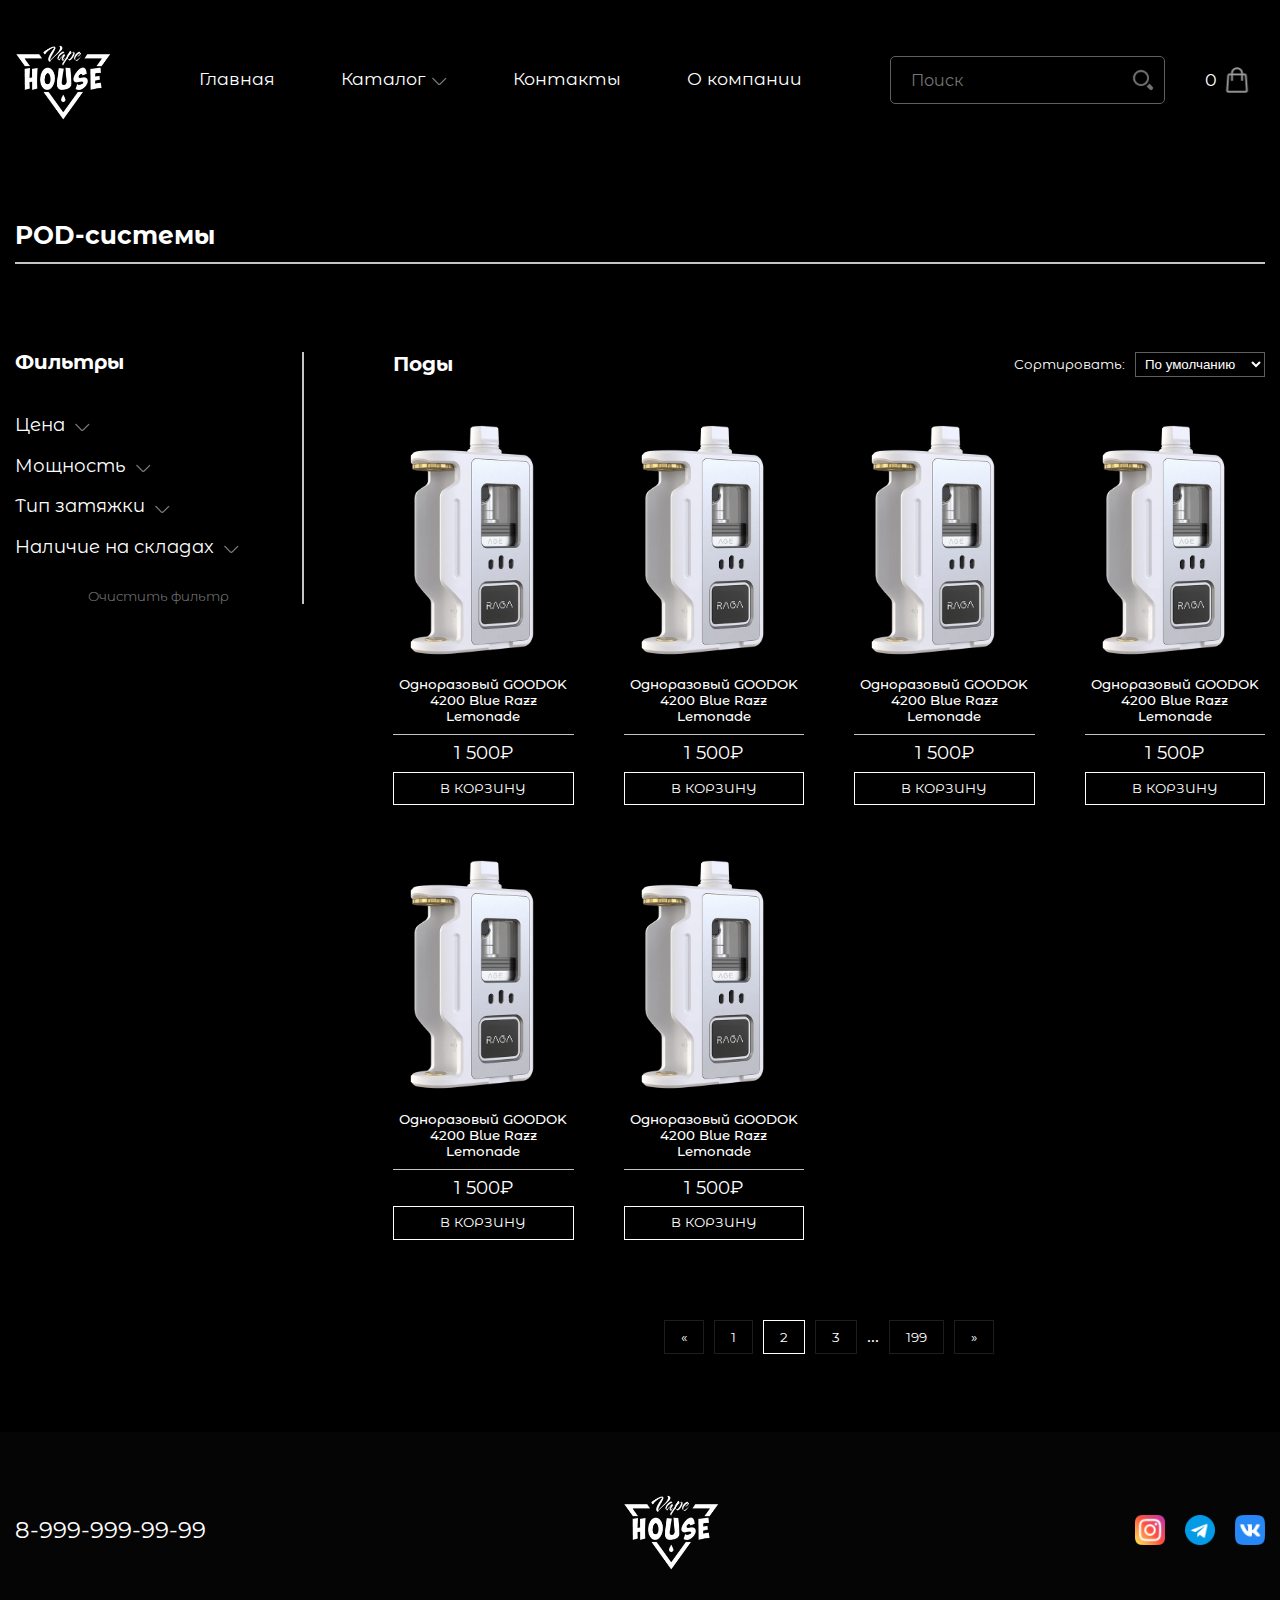
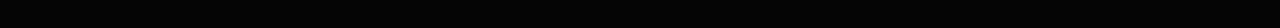
==== catalog.html @ b679bf53 "footer" ====
<!DOCTYPE html>
<html lang="en">
  <head>
    <meta charset="UTF-8" />
    <meta name="viewport" content="width=device-width, initial-scale=1.0" />
    <link rel="stylesheet" href="styles/style.css">
    <link rel="stylesheet" href="styles/null.css">
    <title>Vape House</title>
  </head>
  <body>
    <div class="wrapper">
      <header class="header">
        <div class="__container">
          <div class="header_row">
            <div class="header_logo">
              <a href="index.html">
                <img
                  class="img"
                  src="images/header/logo/logo3.png"
                  alt="logo"
                />
              </a>
            </div>

            <nav class="menu">
              <ul class="menu__list">
                <li><a href="index.html">Главная</a></li>
                <li class="arrow_img"><a href="catalog.html">Каталог <img src="images/header/icons//str.png" alt="Cursor"></a></li>
                <li><a href="index.html">Контакты</a></li>
                <li><a href="index.html">О компании</a></li>
              </ul>

              <div class="hamburger-menu menu__box">
                <div class="block_search">
                    <form class="form_search">
                      <input type="text" placeholder="Поиск" />
                      <button type="submit">
                        <img
                          class="img"
                          src="images/header/icons/lypa.png"
                          alt=""
                        />
                      </button>
                    </form>
                  </div>
                <ul class="menu__box">
                  <li><a class="menu__item" href="#">Главная</a></li>
                        <li><a class="menu__item arrow_img" href="catalog.html">Каталог <img src="/images/header/icons//str.png" alt="Cursor"></a></li>
                        <li><a class="menu__item" href="#">Контакты</a></li>
                        <li><a class="menu__item" href="#">О компании</a></li>
                </ul>
              </div>
            </nav>

            <div class="block_cart-search">
              <div class="block_search">
                <form class="form_search">
                  <input type="text" placeholder="Поиск" />
                  <button type="submit">
                    <img
                      class="img"
                      src="images/header/icons/lypa.png"
                      alt=""
                    />
                  </button>
                </form>
              </div>

              <div class="block_cart">
                <p>0</p>
                <a href="index.html">
                    <div class="img_cart">
                        <img
                        class="img"
                        src="images/header/icons/image 3.png"
                        alt=""
                      />
                    </div>
                </a>
              </div>

              <div>
                <input id="menu__toggle" type="checkbox" />
                <label class="menu__btn" for="menu__toggle">
                  <span></span>
                </label>
              </div>
            </div>
          </div>
        </div>
      </header>

      <main>
        <div class="__container">
            <div class="block_title">
                <h1 class="title">POD-системы</h1>
            </div>

            <div class="block_main">
                <div class="side_blocks">
                    <div class="side_title">
                        <h2>Фильтры</h2>
                    </div>
                    <div class="parameters">
                        <div class="parameter_block">
                            <p class="param-text">Цена</p>
                            <img class="parameter_img" src="images/header/icons//str.png" alt="Cursor">
                        </div>
                        <div class="parameter_block">
                            <p class="param-text">Мощность</p>
                            <img class="parameter_img" src="images/header/icons//str.png" alt="Cursor">
                        </div>
                        <div class="parameter_block">
                            <p class="param-text">Тип затяжки</p>
                            <img class="parameter_img" src="images/header/icons//str.png" alt="Cursor">
                        </div>
                        <div class="parameter_block">
                            <p class="param-text">Наличие на складах</p>
                            <img class="parameter_img" src="images/header/icons//str.png" alt="Cursor">
                        </div>
                    </div>
                    <div class="clean_block">
                        <a class="clean_text" href="">Очистить фильтр</a>
                    </div>
                </div>

                <div class="container_cards">
                    <div class="title_card">
                        <div class="card_title">
                            <h2>Поды</h2>
                        </div>
                        <div class="sort_card">
                            <p>Сортировать:</p>
                            <select class="sorts" name="sort" id="">
                                <option value="defoult">По умолчанию</option>
                                <option value="defoult">По популярности</option>
                                <option value="defoult">По возрастанию цефцвфцвфцвфцны</option>
                                <option value="defoult">По скидке</option>
                            </select>
                        </div>
                    </div>
                    <div class="cards_block">
                        <div class="card">
                            <div class="img_card">
                                <a href=""><img class="img" src="images/main/cards/White-Raga-Aio.webp" alt=""></a>
                            </div>
                            <div class="text-card">
                                <a href="">Одноразовый GOODOK 4200 Blue Razz Lemonade</a>
                            </div>
                            <p class="prise-card">1 500₽</p>
                            <a class="buttot_card" href="">
                                <div class="cart_card">
                                    <p>В корзину</p>
                                </div>
                            </a>
                        </div>
                        <div class="card">
                            <div class="img_card">
                                <a href=""><img class="img" src="images/main/cards/White-Raga-Aio.webp" alt=""></a>
                            </div>
                            <div class="text-card">
                                <a href="">Одноразовый GOODOK 4200 Blue Razz Lemonade</a>
                            </div>
                            <p class="prise-card">1 500₽</p>
                            <a class="buttot_card" href="">
                                <div class="cart_card">
                                    <p>В корзину</p>
                                </div>
                            </a>
                        </div>
                        <div class="card">
                            <div class="img_card">
                                <a href=""><img class="img" src="images/main/cards/White-Raga-Aio.webp" alt=""></a>
                            </div>
                            <div class="text-card">
                                <a href="">Одноразовый GOODOK 4200 Blue Razz Lemonade</a>
                            </div>
                            <p class="prise-card">1 500₽</p>
                            <a class="buttot_card" href="">
                                <div class="cart_card">
                                    <p>В корзину</p>
                                </div>
                            </a>
                        </div>
                        <div class="card">
                            <div class="img_card">
                                <a href=""><img class="img" src="images/main/cards/White-Raga-Aio.webp" alt=""></a>
                            </div>
                            <div class="text-card">
                                <a href="">Одноразовый GOODOK 4200 Blue Razz Lemonade</a>
                            </div>
                            <p class="prise-card">1 500₽</p>
                            <a class="buttot_card" href="">
                                <div class="cart_card">
                                    <p>В корзину</p>
                                </div>
                            </a>
                        </div>
                        <div class="card">
                            <div class="img_card">
                                <a href=""><img class="img" src="images/main/cards/White-Raga-Aio.webp" alt=""></a>
                            </div>
                            <div class="text-card">
                                <a href="">Одноразовый GOODOK 4200 Blue Razz Lemonade</a>
                            </div>
                            <p class="prise-card">1 500₽</p>
                            <a class="buttot_card" href="">
                                <div class="cart_card">
                                    <p>В корзину</p>
                                </div>
                            </a>
                        </div>
                        <div class="card">
                            <div class="img_card">
                                <a href=""><img class="img" src="images/main/cards/White-Raga-Aio.webp" alt=""></a>
                            </div>
                            <div class="text-card">
                                <a href="">Одноразовый GOODOK 4200 Blue Razz Lemonade</a>
                            </div>
                            <p class="prise-card">1 500₽</p>
                            <a class="buttot_card" href="">
                                <div class="cart_card">
                                    <p>В корзину</p>
                                </div>
                            </a>
                        </div>
                    </div>
                    <div class="paginate_block">
                        <div class="center">
                            <ul class="pagination">
                              <li><a class="none-border" href="#">«</a></li>
                              <li><a href="#">1</a></li>
                              <li><a class="active" href="#">2</a></li>
                              <li><a href="#">3</a></li>
                              <li><p>...</p></li>
                              <li><a href="#">199</a></li>
                              <li><a class="none-border" href="#">»</a></li>
                            </ul>
                          </div>
                    </div>
                </div>
            </div>
        </div>
      </main>

      <footer>
        <div class="__container">
            <div class="footer_block">
                <div class="number_footer">
                    <a href="tel:+79991112233">8-999-999-99-99</a>
                </div>
                <div class="img_footer">
                    <a href="">
                        <img class="img" src="images/header/logo/logo3.png" alt="">
                    </a>
                </div>
                    <div class="contacts">
                        <div class="img_footer_contactn"> 
                            <a href="">
                                <img class="img" src="images/footer/free-icon-instagram-2111463.png" alt="">
                            </a>
                        </div>
                        <div class="img_footer_contactn"> 
                            <a href="">
                                <img class="img" src="images/footer/free-icon-telegram-2111646.png" alt="">
                            </a>
                        </div>
                        <div class="img_footer_contactn"> 
                            <a href="">
                                <img class="img" src="images/footer/free-icon-vk-5968835.png" alt="">
                            </a>
                        </div>
                    </div>
                </div>
            </div>
        </div>
      </footer>
    </div>
  </body>
</html>
---- styles/style.css ----
@import url("https://fonts.googleapis.com/css2?family=Montserrat+Alternates:wght@400;500;700&family=Montserrat:wght@500&family=MuseoModerno:wght@700&display=swap");

[class*="__container"] {
  max-width: 1500px;
  margin: 0 auto;
  padding: 0 15px;
}

[class*="__container2"] {
  max-width: 1060px;
  margin: 0 auto;
  padding: 0 15px;
}

main {
  flex: 1 1 auto;
}

.img {
  position: relative;
  width: 100%;
  height: 100%;
  top: 0;
  left: 0;
  object-fit: cover;
}

/* Header */
.header {
  position: relative;
  width: 100%;
  left: 0;
  top: 0;
  z-index: 50;
}

.header_row {
  display: flex;
  align-items: center;
  font-size: calc(15px + 3 * (100vw / 1500));
  padding: 32px 0;
  justify-content: space-between;
}

.header_logo {
    width: 96px;
  margin-right: 20px;
}

.menu__list {
  display: flex;
  color: white;
  gap: 66px;
}

.menu__list a {
  color: white;
}

.menu__list li {
  margin-bottom: 0px;
  border-bottom: #d9d9d900 1px solid;
  transition: all 0.5s;
}

.menu__list li:hover {
  margin-bottom: -6px;
  border-bottom: #d9d9d9 1px solid;
}

.arrow_img img {
    margin-top: 3%;
    margin-left: 2px;
}

/* поиск */
.block_cart-search {
  display: flex;
  align-items: center;
  margin-left: 20px;
}

.block_search form {
  position: relative;
  max-width: 350px;
  min-width: 125px;
  margin-right: 40px;
}

input,
button {
  outline: none;
  background: transparent;
}

input {
  font-size: calc(11px + 6 * (100vw / 1500));
  width: 100%;
  padding-left: 15px;
  border-radius: 5px;
  border: 1px solid #5e5e5e;
  background: rgba(63, 54, 54, 0);
  padding: 13px 20px;
  color: white;
}

button {
  border: none;
  height: 50%;
  width: auto;
  position: absolute;
  top: 25%;
  right: 10px;
  cursor: pointer;
}

input:focus {
  border-color: #858384;
}

/* Block-cart */
.block_cart {
  display: flex;
  align-items: center;
}

.img_cart {
  margin-left: 5px;
}

.img_cart {
    width: 30px;
}

/* burger */
.hamburger-menu {
    display: none;
}

#menu__toggle {
  opacity: 0;
}
#menu__toggle:checked + .menu__btn > span {
  transform: rotate(45deg);
}
#menu__toggle:checked + .menu__btn > span::before {
  top: 0;
  transform: rotate(0deg);
}
#menu__toggle:checked + .menu__btn > span::after {
  top: 0;
  transform: rotate(90deg);
}
#menu__toggle:checked ~ .menu__box {
  left: 0 !important;
}
.menu__btn {
  position: relative;
  width: 26px;
  height: 18px;
  cursor: pointer;
  z-index: 1;
  margin-left: 20px;
}
.menu__btn > span,
.menu__btn > span::before,
.menu__btn > span::after {
  display: block;
  position: absolute;
  width: 100%;
  height: 2px;
  background-color: #616161;
  transition-duration: 0.25s;
}
.menu__btn > span::before {
  content: "";
  top: -8px;
}
.menu__btn > span::after {
  content: "";
  top: 8px;
}
.menu__box {
  display: block;
  position: fixed;
  top: 0;
  left: -100%;
  width: 300px;
  height: 100%;
  margin: 0;
  padding: 80px 0;
  list-style: none;
  background-color: #eceff1;
  box-shadow: 2px 2px 6px rgba(0, 0, 0, 0.4);
  transition-duration: 0.25s;
  z-index: 10;
}
.menu__item {
  display: block;
  padding: 12px 24px;
  color: #333;
  font-weight: 600;
  text-decoration: none;
  transition-duration: 0.25s;
}
.menu__item:hover {
  background-color: #cfd8dc;
}

.menu__btn {
  display: none;
}

@media (max-width: 1100px) {
  .menu__list {
    gap: 33px;
  }
}

@media (max-width: 1000px) {
  .menu__list {
    display: none;
  }
  .hamburger-menu {
    display: block;
}
  .menu__btn {
    display: block;
  }

  .block_search form {
    position: relative;
    max-width: 450px;
    min-width: 125px;
    margin-right: 30px;
  }
  
}

@media (max-width: 600px) {
      .block_cart-search {
        margin-left: 0;
      }

      .header_logo {
        width: 72px;
        margin-right: 30px;
      }

      input {
        padding-left: 15px;
        padding: 5px 9px;
      }

      .menu__btn {
        width: 24px;
        height: 18px;
        cursor: pointer;
        z-index: 1;
        margin-left: 20px;
      }

      .menu__btn > span::before {
        top: -7px;
      }
      .menu__btn > span::after {
        top: 7px;
      }

      .img_cart {
        width: 25px;
    }

    .img_cart {
        margin-left: 0;
      }

      .block_search  {
        display: none;
      }   
  }

  /* Block-main */

  /* side block */
  .block_title {
    margin-top: 5%;
    margin-bottom: 7%;
    width: 100%;
    border-bottom: 2px rgb(196, 196, 196) solid;
  }
  .title {
    font-weight: bold;
    font-size: calc(18px + 8 * (100vw / 1500));
    margin-bottom: 15px;
  }

.block_main {
    font-size: calc(14px + 5 * (100vw / 1500));
    display: flex;
}

.side_blocks {
    width: 300px;
    height: max-content;
    border-right: 2px rgb(196, 196, 196) solid;
}

.side_title {
    font-size: calc(15px + 6 * (100vw / 1500));
    font-weight: bold;
    margin-bottom: 15%;
}

.parameters {
    display: flex;
    flex-direction: column;
    gap: 20px;
    margin-bottom: 10%;
    padding-right: 10px;
}

.parameter_block {
    display: flex;
    align-items: center;
}

.param-text {
    padding-right: 10px ;
    transition: all .3s;
}

.parameter_block :hover {
    color: grey;
    cursor: pointer;
}

.parameter_block :active {
    color: #c7842c;
    cursor: pointer;
}

.parameter_img {
    margin-top: 2%;
}

.clean_block {
    text-align: center ;
    
}

.clean_text{
    font-size: calc(10px + 4 * (100vw / 1500));
    font-weight: 300;
    transition: all .3s;
    opacity: 0.5;
}

.clean_block :hover {
    opacity: 1;  
}

/* cards block */

.container_cards {
    width: 72.5%;
    margin-left: 7vw;
}

.title_card {
    display: flex;
    justify-content: space-between;
    align-items: center;
    margin-bottom: 5%;
}
.card_title {
    font-size: calc(15px + 6 * (100vw / 1500));
    font-weight: bold;
}

.sort_card {
    display: flex;
    align-items: center;
    margin-left: 10px;
    font-size: calc(10px + 4 * (100vw / 1500));
}

.sorts{
    background: black;
    color: white;
    margin-left: 10px;
    width: 130px;
    border: #5e5e5e 1px solid;
    padding: 3px 5px;
}

/* Cards */
.cards_block {
    display: grid;
    grid-template-columns: repeat(4, 1fr);
    grid-template-rows: auto;
    gap: 50px;
    /* display: flex;
    flex-wrap: wrap;
    gap: 50px; */
}

.card {
    display: flex;
    flex-direction: column;
    align-items: center;
    min-width: 100px;
}

.img_card {
    position: relative;
    max-height: 270px;
    margin-bottom: 7%;
}

.text-card {
    font-size: calc(10px + 4 * (100vw / 1500));
    padding-bottom: 10px;
    border-bottom: 1px rgb(196, 196, 196) solid;
    text-align: center;
    margin-bottom: 5%;
    font-weight: 500;
    line-height: normal;
}

.buttot_card {
    width: 100%;
}

.cart_card {
    font-size: calc(10px + 4 * (100vw / 1500));
    text-align: center;
    padding: 9px;
    margin-top: 5%;
    border: white 1px solid;
    text-transform: uppercase;
}

/* paginate_block */

.paginate_block {
    margin-top: 10%;
    margin-bottom: 10%;
    display: flex;
    justify-content: center;
}

.pagination {
    display: flex;
    gap: 10px;
}

ul.pagination li a {
    font-size: calc(10px + 4 * (100vw / 1500));
    padding: 8px 16px;
    text-decoration: none;
    transition: background-color .3s;
    border: 1px solid #1D1D1D;
}

ul.pagination li a.active {
    color: white;
    border: 1px solid #ffffff;
}

ul.pagination li a:hover:not(.active) {border-color: #ffffff;}

div.center {text-align: center;}

/* Footer */

footer {
    position: relative;
    width: 100%;
    background: #050505;
}

.footer_block {
    width: 100%;
    display: flex;
    align-items: center;
    justify-content: space-between;
    padding: 4% 0;
}

.number_footer {
    font-size: calc(16px + 8 * (100vw / 1500));
}

.img_footer {
    width: 96px;
}

.contacts {
    display: flex;
    gap: 20px;
}

.img_footer_contactn {
    width: 30px;
}
---- styles/null.css ----
* {
  padding: 0;
  margin: 0;
  border: 0;
}

*,
*:before,
*:after {
  -webkit-box-sizing: border-box;
  box-sizing: border-box;
}

:focus,
:active {
  outline: none;
}

a:focus,
a:active {
  outline: none;
}

nav,
footer,
header,
aside {
  display: block;
}

html,
body {
  height: 100%;
  width: 100%;
  font-size: 100%;
  line-height: 1;
  font-size: 14px;
  -ms-text-size-adjust: 100%;
  -moz-text-size-adjust: 100%;
  -webkit-text-size-adjust: 100%;
}

input,
button,
textarea {
  font-family: 'Montserrat Alternates', sans-serif;
}

input::-ms-clear {
  display: none;
}

button {
  cursor: pointer;
}

button::-moz-focus-inner {
  padding: 0;
  border: 0;
}

a,
a:visited {
  text-decoration: none;
  color: white;
}

a:hover {
  text-decoration: none;
}

ul li {
  list-style: none;
}

img {
  vertical-align: top;
}

h1,
h2,
h3,
h4,
h5,
h6 {
  font-size: inherit;
  font-weight: inherit;
}

body {
    font-family: 'Montserrat Alternates', sans-serif;
    height: 100%;
    background: #000;
    color: white;
}

body::-webkit-scrollbar {
  width: 10px;
}

body::-webkit-scrollbar-track {
  -webkit-box-shadow: 5px 5px 5px -5px rgba(34, 60, 80, 0.2) inset;
  background-color: #f9f9fd;
  border-radius: 10px;
}

body::-webkit-scrollbar-thumb {
  border-radius: 10px;
  background: -webkit-gradient(linear, left top, left bottom, from(#5dfa99), to(#526bf8));
  background: linear-gradient(180deg, #5dfa99, #526bf8);
}

.wrapper {
  min-height: 100%;
  overflow: hidden;
  display: -webkit-box;
  display: -ms-flexbox;
  display: flex;
  -webkit-box-orient: vertical;
  -webkit-box-direction: normal;
      -ms-flex-direction: column;
          flex-direction: column;
}

.wrapper ::-webkit-scrollbar {
  width: 10px;
  /* ширина scrollbar */
}

.wrapper ::-webkit-scrollbar-track {
  -webkit-box-shadow: 5px 5px 5px -5px rgba(34, 60, 80, 0.2) inset;
  background-color: #f9f9fd;
  /* цвет дорожки */
}

.wrapper ::-webkit-scrollbar-thumb {
  background-color: #f2bf93;
  background-image: -webkit-linear-gradient(45deg, rgba(255, 255, 255, 0.25) 25%, transparent 25%, transparent 50%, rgba(255, 255, 255, 0.25) 50%, rgba(255, 255, 255, 0.25) 75%, transparent 75%, transparent);
  /* padding вокруг плашки */
}
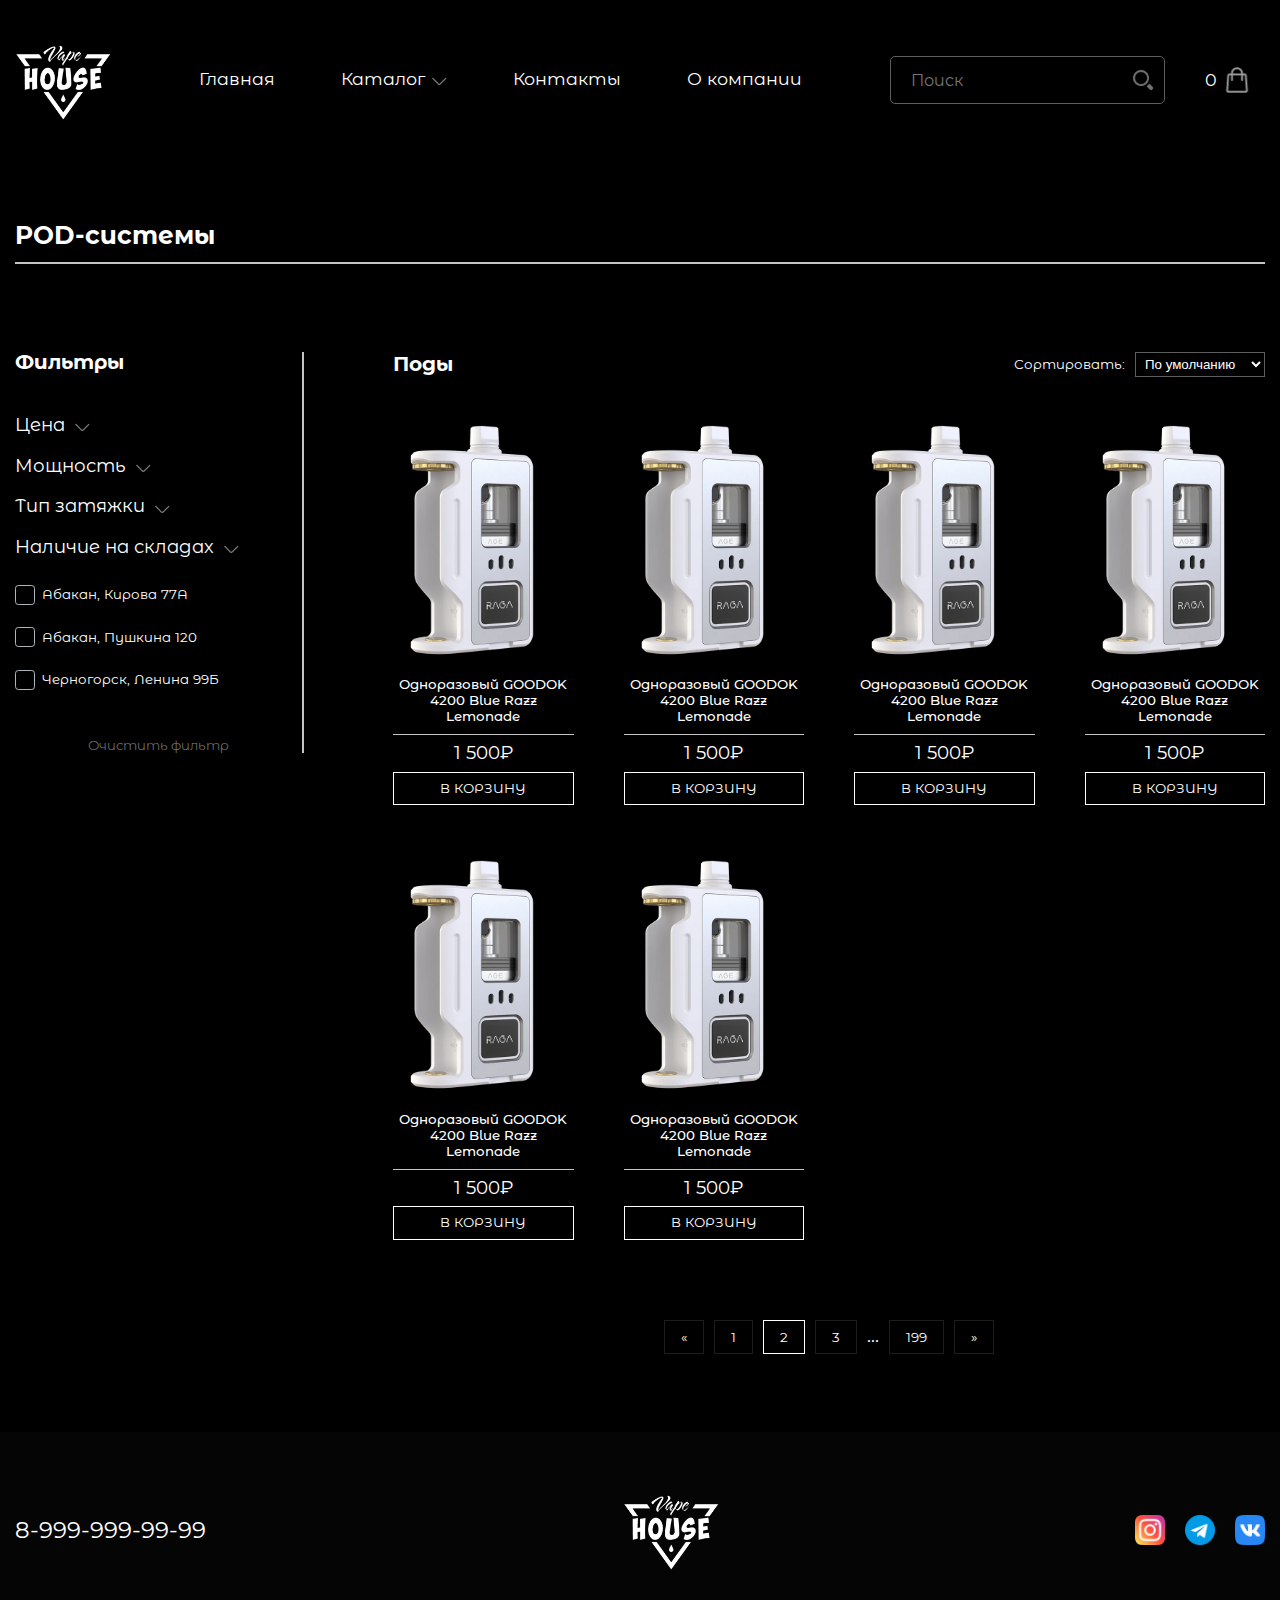
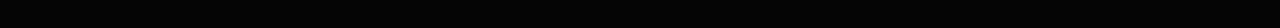
==== commit 0522e723: "add js, more_filter" ====
--- a/catalog.html
+++ b/catalog.html
@@ -102,21 +102,62 @@
                         <h2>Фильтры</h2>
                     </div>
                     <div class="parameters">
-                        <div class="parameter_block">
-                            <p class="param-text">Цена</p>
-                            <img class="parameter_img" src="images/header/icons//str.png" alt="Cursor">
-                        </div>
+                        <div>
+                            <div class="parameter_block">
+                                <p class="param-text">Цена</p>
+                                <img class="parameter_img" src="images/header/icons//str.png" alt="Cursor">
+                            </div>
+                            
+                        </div>
+                        
                         <div class="parameter_block">
                             <p class="param-text">Мощность</p>
                             <img class="parameter_img" src="images/header/icons//str.png" alt="Cursor">
                         </div>
-                        <div class="parameter_block">
-                            <p class="param-text">Тип затяжки</p>
-                            <img class="parameter_img" src="images/header/icons//str.png" alt="Cursor">
-                        </div>
-                        <div class="parameter_block">
-                            <p class="param-text">Наличие на складах</p>
-                            <img class="parameter_img" src="images/header/icons//str.png" alt="Cursor">
+                        <div>
+                            <div id="type" class="parameter_block">
+                                <p class="param-text">Тип затяжки</p>
+                                <img class="parameter_img" src="images/header/icons//str.png" alt="Cursor">
+                            </div>
+                            <ul id="more_params" class="none">
+                                <li class="param">
+                                    <input type="checkbox" class="custom-checkbox" id="sig" name="sig" value="yes">
+                                    <label for="sig">Сигаретная</label>
+                                </li>
+                                <li class="param">
+                                    <input type="checkbox" class="custom-checkbox" id="reg" name="reg" value="yes">
+                                    <label for="reg">Регулируемая</label>
+                                </li>
+                                <li class="param">
+                                    <input type="checkbox" class="custom-checkbox" id="smesh" name="happy" value="yes">
+                                    <label for="smesh">Смешанная</label>
+                                </li>
+                                <li class="param">
+                                    <input type="checkbox" class="custom-checkbox" id="у" name="у" value="yes">
+                                    <label for="у">Кальянная</label>
+                                </li>
+                            </ul>
+                        </div>
+                        
+                        <div>
+                            <div class="parameter_block">
+                                <p class="param-text">Наличие на складах</p>
+                                <img class="parameter_img" src="images/header/icons//str.png" alt="Cursor">
+                            </div>
+                            <ul class="more_params">
+                                <li class="param">
+                                    <input type="checkbox" class="custom-checkbox" id="happy" name="happy" value="yes">
+                                    <label for="happy">Абакан, Кирова 77А</label>
+                                </li>
+                                <li class="param">
+                                    <input type="checkbox" class="custom-checkbox" id="happy" name="happy" value="yes">
+                                    <label for="happy">Абакан, Пушкина 120</label>
+                                </li>
+                                <li class="param">
+                                    <input type="checkbox" class="custom-checkbox" id="happy" name="happy" value="yes">
+                                    <label for="happy">Черногорск, Ленина 99Б</label>
+                                </li>
+                            </ul>
                         </div>
                     </div>
                     <div class="clean_block">
@@ -276,5 +317,8 @@
         </div>
       </footer>
     </div>
+
+    <script src="scripts/category.js"></script>
+
   </body>
 </html>
--- a/styles/style.css
+++ b/styles/style.css
@@ -95,7 +95,6 @@
 
 input {
   font-size: calc(11px + 6 * (100vw / 1500));
-  width: 100%;
   padding-left: 15px;
   border-radius: 5px;
   border: 1px solid #5e5e5e;
@@ -344,6 +343,67 @@
     margin-top: 2%;
 }
 
+
+.none {
+    display: none;
+}
+
+.more_params {
+    display: flex;
+    flex-direction: column;
+    gap: 20px;
+    font-size: calc(10px + 4 * (100vw / 1500));
+    color: white;
+    margin-top: 10%;
+    margin-bottom: 5%;
+}
+
+.custom-checkbox {
+    position: absolute;
+    z-index: -1;
+    opacity: 0;
+  }
+
+  .custom-checkbox+label {
+    display: inline-flex;
+    align-items: center;
+    user-select: none;
+  }
+  .custom-checkbox+label::before {
+    content: '';
+    display: inline-block;
+    width: 1.5em;
+    height: 1.5em;
+    flex-shrink: 0;
+    flex-grow: 0;
+    border: 1px solid #adb5bd;
+    border-radius: 0.25em;
+    margin-right: 0.5em;
+    background-repeat: no-repeat;
+    background-position: center center;
+    background-size: 50% 50%;
+  }
+
+  .custom-checkbox:checked+label::before {
+    border-color: #7c7c7c;
+    background-color: #000000;
+    background-image: url("data:image/svg+xml,%3csvg xmlns='http://www.w3.org/2000/svg' viewBox='0 0 8 8'%3e%3cpath fill='%23fff' d='M6.564.75l-3.59 3.612-1.538-1.55L0 4.26 2.974 7.25 8 2.193z'/%3e%3c/svg%3e");
+  }
+
+  /* стили для чекбокса, находящегося в состоянии disabled */
+  .custom-checkbox:disabled+label::before {
+    background-color: #e9ecef;
+  }
+
+
+.filter_value {
+    margin: 0px;
+    position: relative;
+    padding-left: 22px;
+    cursor: pointer;
+    transition: color 0.2s linear;
+}
+
 .clean_block {
     text-align: center ;
     
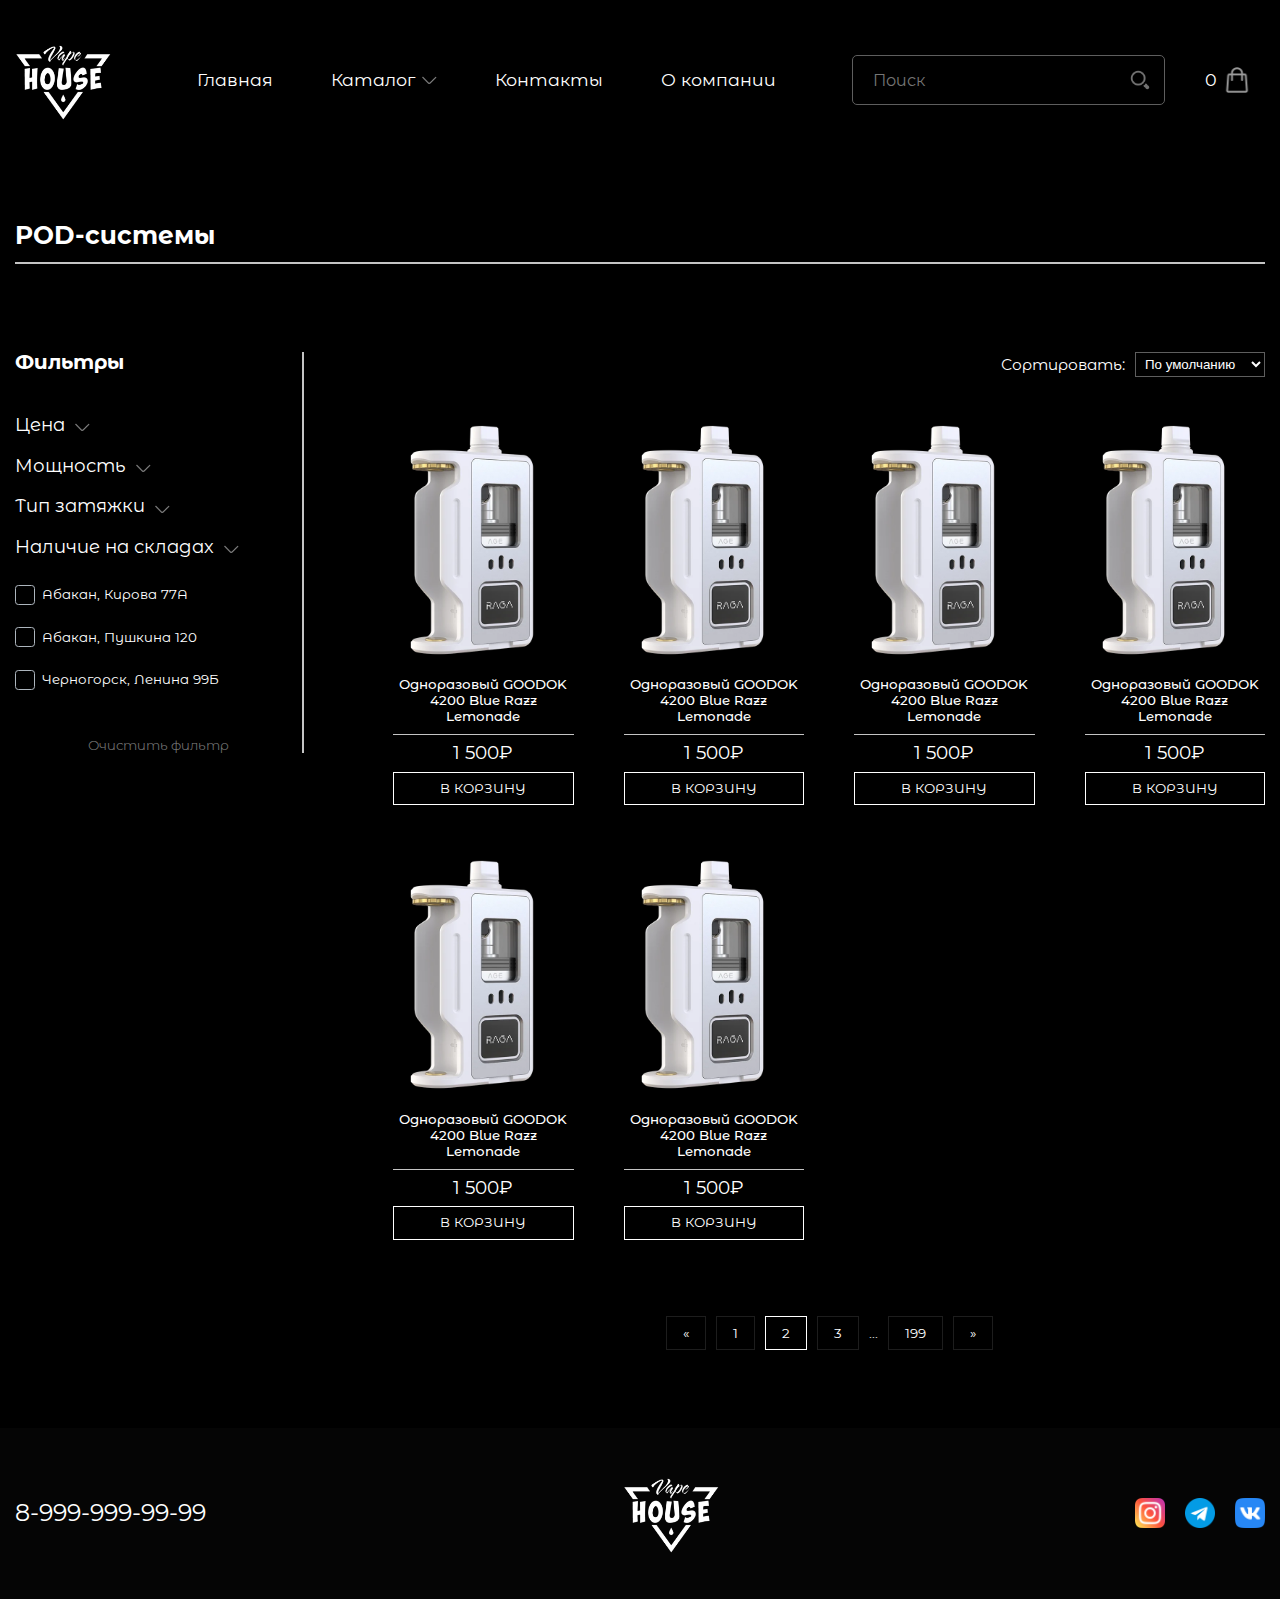
==== commit 0b70fb0d: "menu + adaptiv Category" ====
--- a/catalog.html
+++ b/catalog.html
@@ -23,46 +23,52 @@
             </div>
 
             <nav class="menu">
-              <ul class="menu__list">
-                <li><a href="index.html">Главная</a></li>
-                <li class="arrow_img"><a href="catalog.html">Каталог <img src="images/header/icons//str.png" alt="Cursor"></a></li>
-                <li><a href="index.html">Контакты</a></li>
-                <li><a href="index.html">О компании</a></li>
-              </ul>
-
-              <div class="hamburger-menu menu__box">
-                <div class="block_search">
-                    <form class="form_search">
-                      <input type="text" placeholder="Поиск" />
-                      <button type="submit">
-                        <img
-                          class="img"
-                          src="images/header/icons/lypa.png"
-                          alt=""
-                        />
-                      </button>
-                    </form>
-                  </div>
-                <ul class="menu__box">
-                  <li><a class="menu__item" href="#">Главная</a></li>
-                        <li><a class="menu__item arrow_img" href="catalog.html">Каталог <img src="/images/header/icons//str.png" alt="Cursor"></a></li>
-                        <li><a class="menu__item" href="#">Контакты</a></li>
-                        <li><a class="menu__item" href="#">О компании</a></li>
+                <ul class="menu__list topmenu">
+                  <li class="line" ><a href="index.html">Главная</a></li>
+                  <li><a href="catalog.html" class="arrow_img">Каталог <img src="images/header/icons//str.png" alt="Cursor"></a>
+                      <ul class="submenu">
+                        <li><a href="">Поды</a></li>
+                        <li><a class="arrow_img" href="">Жижи <img src="images/header/icons//str.png" width="10px" alt="Cursor"></a>
+                          <ul class="submenu">
+                            <li><a href="">меню третьего уровня</a></li>
+                            <li><a href="">меню третьего уровня</a></li>
+                            <li><a href="">меню третьего уровня</a></li>
+                          </ul>
+                        </li>
+                        <li><a href="">Одноразки</a></li>
+                      </ul>
+                    </li>
+                  <li class="line"><a href="index.html">Контакты</a></li>
+                  <li class="line"><a href="index.html">О компании</a></li>
                 </ul>
-              </div>
-            </nav>
+  
+                <div class="hamburger-menu menu__box">
+                  <div class="block_search">
+                      <form class="form_search">
+                        <input type="text" placeholder="Поиск" />
+                        <button type="submit">
+                          <img
+                            class="img"
+                            src="images/header/icons/lypa.png"
+                            alt=""
+                          />
+                        </button>
+                      </form>
+                    </div>
+                  <ul class="menu__box">
+                      <li><a class="menu__item" href="#">Главная</a></li>
+                      <li><a class="menu__item arrow_img" href="catalog.html">Каталог <img src="/images/header/icons//str.png" alt="Cursor"></a></li>
+                      <li><a class="menu__item" href="#">Контакты</a></li>
+                      <li><a class="menu__item" href="#">О компании</a></li>
+                  </ul>
+                </div>
+              </nav>
 
             <div class="block_cart-search">
               <div class="block_search">
                 <form class="form_search">
-                  <input type="text" placeholder="Поиск" />
-                  <button type="submit">
-                    <img
-                      class="img"
-                      src="images/header/icons/lypa.png"
-                      alt=""
-                    />
-                  </button>
+                    <input type="search" id="site-search" name="q" placeholder="Поиск">
+                    <button class="submit_search"><img class="img" src="images/header/icons/lypa.png" alt=""/></button>
                 </form>
               </div>
 
@@ -167,11 +173,11 @@
 
                 <div class="container_cards">
                     <div class="title_card">
-                        <div class="card_title">
-                            <h2>Поды</h2>
-                        </div>
+                        <button class="filter_card">
+                            <p>Фильтры</p>
+                        </button>
                         <div class="sort_card">
-                            <p>Сортировать:</p>
+                            <p class="sort_text">Сортировать:</p>
                             <select class="sorts" name="sort" id="">
                                 <option value="defoult">По умолчанию</option>
                                 <option value="defoult">По популярности</option>
--- a/styles/style.css
+++ b/styles/style.css
@@ -43,33 +43,33 @@
 }
 
 .header_logo {
-    width: 96px;
-  margin-right: 20px;
+  width: 96px;
+  margin-right: 10px;
 }
 
 .menu__list {
   display: flex;
   color: white;
-  gap: 66px;
+  gap: 58px;
 }
 
 .menu__list a {
   color: white;
 }
 
-.menu__list li {
+.line {
   margin-bottom: 0px;
   border-bottom: #d9d9d900 1px solid;
   transition: all 0.5s;
 }
 
-.menu__list li:hover {
+.line:hover {
   margin-bottom: -6px;
   border-bottom: #d9d9d9 1px solid;
 }
 
 .arrow_img img {
-    margin-top: 3%;
+    margin-top: 2%;
     margin-left: 2px;
 }
 
@@ -77,45 +77,55 @@
 .block_cart-search {
   display: flex;
   align-items: center;
-  margin-left: 20px;
-}
-
-.block_search form {
+}
+
+.block_search {
   position: relative;
   max-width: 350px;
   min-width: 125px;
   margin-right: 40px;
 }
 
+.form_search{
+    display: flex;  
+    border-radius: 5px;
+    border: 1px solid #5e5e5e;
+    background: rgba(63, 54, 54, 0);
+    padding-left: 20px;
+    height: 50px;
+}
+
+.form_search input {
+    font-size: calc(11px + 6 * (100vw / 1500));
+    color: white;
+}
+
+.form_search input:focus {
+    border-color: #858384;
+}
+
+
+.form_search button {
+    border: none;
+    height: 100%;
+    width: auto;
+    top: 25%;
+    right: 10px;
+    cursor: pointer;
+    margin-left: 10px;
+    padding: 13px ;
+  }
+
+  input[type="search"]::-webkit-search-cancel-button {
+    display: none;
+  }
+
 input,
 button {
   outline: none;
   background: transparent;
 }
 
-input {
-  font-size: calc(11px + 6 * (100vw / 1500));
-  padding-left: 15px;
-  border-radius: 5px;
-  border: 1px solid #5e5e5e;
-  background: rgba(63, 54, 54, 0);
-  padding: 13px 20px;
-  color: white;
-}
-
-button {
-  border: none;
-  height: 50%;
-  width: auto;
-  position: absolute;
-  top: 25%;
-  right: 10px;
-  cursor: pointer;
-}
-
-input:focus {
-  border-color: #858384;
-}
 
 /* Block-cart */
 .block_cart {
@@ -210,73 +220,57 @@
   display: none;
 }
 
-@media (max-width: 1100px) {
-  .menu__list {
-    gap: 33px;
-  }
-}
-
-@media (max-width: 1000px) {
-  .menu__list {
-    display: none;
-  }
-  .hamburger-menu {
+/* Выпадающее меню */
+
+nav a {
+    text-decoration: none;
     display: block;
-}
-  .menu__btn {
-    display: block;
-  }
-
-  .block_search form {
+    transition: .3s linear;
+  }
+  .topmenu > li:first-child {border-left: 0;}
+  
+  
+  .submenu a:hover {color: #ddbe86;}
+  .submenu {
+    margin-top: 7px;
+    position: absolute;
+    z-index: 5;
+    min-width: 200px;
+    background: black;
+    border: 1px solid #CBCBCC;
+    visibility: hidden;
+    opacity: 0; 
+    transform-origin: 0% 0%;
+    transform: rotateX(-90deg);
+    transition: .3s linear;  
+  }
+  .submenu li {
     position: relative;
-    max-width: 450px;
-    min-width: 125px;
-    margin-right: 30px;
+    border-bottom: none;
+    margin-bottom: 0;
   }
   
-}
-
-@media (max-width: 600px) {
-      .block_cart-search {
-        margin-left: 0;
-      }
-
-      .header_logo {
-        width: 72px;
-        margin-right: 30px;
-      }
-
-      input {
-        padding-left: 15px;
-        padding: 5px 9px;
-      }
-
-      .menu__btn {
-        width: 24px;
-        height: 18px;
-        cursor: pointer;
-        z-index: 1;
-        margin-left: 20px;
-      }
-
-      .menu__btn > span::before {
-        top: -7px;
-      }
-      .menu__btn > span::after {
-        top: 7px;
-      }
-
-      .img_cart {
-        width: 25px;
-    }
-
-    .img_cart {
-        margin-left: 0;
-      }
-
-      .block_search  {
-        display: none;
-      }   
+  .submenu li:hover {
+    margin-bottom: 0;
+    border-bottom: none;
+  }
+  
+  .submenu li a {
+    color: white;
+    padding: 10px 20px;
+    font-size: 13px;
+    border-bottom: 1px solid #CBCBCC;
+  }
+  .submenu .submenu {
+    position: absolute;
+    left: 100%;
+    top: -1px;
+    transition: .3s linear;
+  }
+  nav li:hover > .submenu {
+    transform: rotateX(0deg);
+    visibility: visible;
+    opacity: 1;
   }
 
   /* Block-main */
@@ -425,24 +419,34 @@
 .container_cards {
     width: 72.5%;
     margin-left: 7vw;
+    font-size: calc(10px + 4 * (100vw / 1500));
 }
 
 .title_card {
-    display: flex;
-    justify-content: space-between;
+    font-size: calc(10px + 4 * (100vw / 1500));
+    display: flex;
+    justify-content: end;
     align-items: center;
     margin-bottom: 5%;
 }
-.card_title {
-    font-size: calc(15px + 6 * (100vw / 1500));
-    font-weight: bold;
-}
+
+.filter_card {
+    display: none;
+    font-size: calc(12px + 4 * (100vw / 1500));
+    width: 40%;
+    padding: 10px 0;
+    border-radius: 5px;
+    text-align: center;
+    background: #0e0d0d;
+    color: white;
+}
+
 
 .sort_card {
     display: flex;
     align-items: center;
     margin-left: 10px;
-    font-size: calc(10px + 4 * (100vw / 1500));
+    font-size: calc(12px + 4 * (100vw / 1500));
 }
 
 .sorts{
@@ -470,6 +474,7 @@
     flex-direction: column;
     align-items: center;
     min-width: 100px;
+
 }
 
 .img_card {
@@ -479,13 +484,16 @@
 }
 
 .text-card {
-    font-size: calc(10px + 4 * (100vw / 1500));
     padding-bottom: 10px;
     border-bottom: 1px rgb(196, 196, 196) solid;
     text-align: center;
-    margin-bottom: 5%;
     font-weight: 500;
     line-height: normal;
+    margin-bottom: 5%;
+}
+
+.prise-card{
+    font-size: calc(15px + 4 * (100vw / 1500));
 }
 
 .buttot_card {
@@ -493,13 +501,13 @@
 }
 
 .cart_card {
-    font-size: calc(10px + 4 * (100vw / 1500));
     text-align: center;
     padding: 9px;
     margin-top: 5%;
     border: white 1px solid;
     text-transform: uppercase;
 }
+
 
 /* paginate_block */
 
@@ -521,6 +529,7 @@
     text-decoration: none;
     transition: background-color .3s;
     border: 1px solid #1D1D1D;
+    transition: all .3s;
 }
 
 ul.pagination li a.active {
@@ -545,11 +554,11 @@
     display: flex;
     align-items: center;
     justify-content: space-between;
-    padding: 4% 0;
+    padding: 3% 0;
 }
 
 .number_footer {
-    font-size: calc(16px + 8 * (100vw / 1500));
+    font-size: calc(10px + 16 * (100vw / 1500));
 }
 
 .img_footer {
@@ -563,4 +572,198 @@
 
 .img_footer_contactn {
     width: 30px;
+}
+
+/* -------------------- */
+
+@media (max-width: 1200px) {
+    .menu__list {
+      gap: 30px;
+    }
+  }
+  
+  @media (max-width: 1070px) {
+    .menu__list {
+      display: none;
+    }
+  
+    .hamburger-menu {
+      display: block;
+  }
+    .menu__btn {
+      display: block;
+    }
+  
+    .block_search form {
+      position: relative;
+      max-width: 450px;
+      min-width: 125px;
+      margin-right: 30px;
+    }
+    
+  }
+
+@media (max-width: 1000px) {
+    .side_blocks {
+        display: none;
+    }    
+
+    .container_cards {
+        width: 100%;
+        margin-left: 0;
+    }
+
+
+    .img_card {
+        position: relative;
+        max-height: 200px;
+        margin-bottom: 7%;
+    }
+
+    .title_card {
+        justify-content: space-around;
+        margin-bottom: 10%;
+    }
+    
+    .filter_card {
+        display: block;
+    }
+
+    .sort_card {
+        display: flex;
+        align-items: center;
+        justify-content: center;
+        margin-left: 0px;
+        width: 40%;
+        border-radius: 5px;
+        text-align: center;
+        background: #0e0d0d;
+        padding: 10px 0;
+    }
+
+    .sorts{
+        background: #0e0d0d;
+        color: white;
+        margin-left: 10px;
+        width: 130px;
+        border: #5e5e5e 1px solid;
+        padding: 3px 5px;
+    }
+
+}
+
+@media (max-width: 820px) {
+    .cards_block {
+        display: grid;
+        grid-template-columns: repeat(3, 1fr);
+        grid-template-rows: auto;
+        gap: 50px;
+        grid-row: auto;
+    }
+    .img_card {
+        position: relative;
+        max-height: 140px;
+        margin-bottom: 7%;
+    }
+
+    .card {
+        display: flex;
+        flex-direction: column;
+        align-items: center;
+        min-width: 100px;
+        max-width: 250px;
+    }
+    
+    .title_card {
+        flex-direction: column;
+        align-items: center;
+        gap: 10px;
+    }
+    
+    .filter_card {
+        width: 100%;
+    }
+
+    .sort_text {
+        display: none;
+    }
+
+    .sort_card {
+        width: 100%;
+        background: #000000;
+        padding: 0;
+    }
+    
+    .sorts {
+        border: none;
+        width: 100%;
+        text-align: center;
+        margin-left: 0px;
+        padding: 10px 0;
+        border-radius: 5px;
+    }
+}
+
+@media (max-width: 600px) {
+    .block_cart-search {
+        margin-left: 0;
+      }
+
+      .header_logo {
+        width: 72px;
+        margin-right: 30px;
+      }
+
+      input {
+        padding-left: 15px;
+        padding: 5px 9px;
+      }
+
+      .menu__btn {
+        width: 24px;
+        height: 18px;
+        cursor: pointer;
+        z-index: 1;
+        margin-left: 20px;
+      }
+
+      .menu__btn > span::before {
+        top: -7px;
+      }
+      .menu__btn > span::after {
+        top: 7px;
+      }
+
+      .img_cart {
+        width: 25px;
+    }
+
+    .img_cart {
+        margin-left: 0;
+      }
+
+      .block_search  {
+        display: none;
+      }  
+
+    .cards_block {
+        grid-template-columns: repeat(2, 1fr);
+    }
+
+    .paginate_block {
+        margin-top: 17%;
+        margin-bottom: 17%;
+    }
+
+    .img_footer {
+        display: none;
+    }
+
+    .footer_block {
+        padding: 8% 0;
+    }
+
+    .img_footer_contactn {
+        width: 20px;
+    }
 }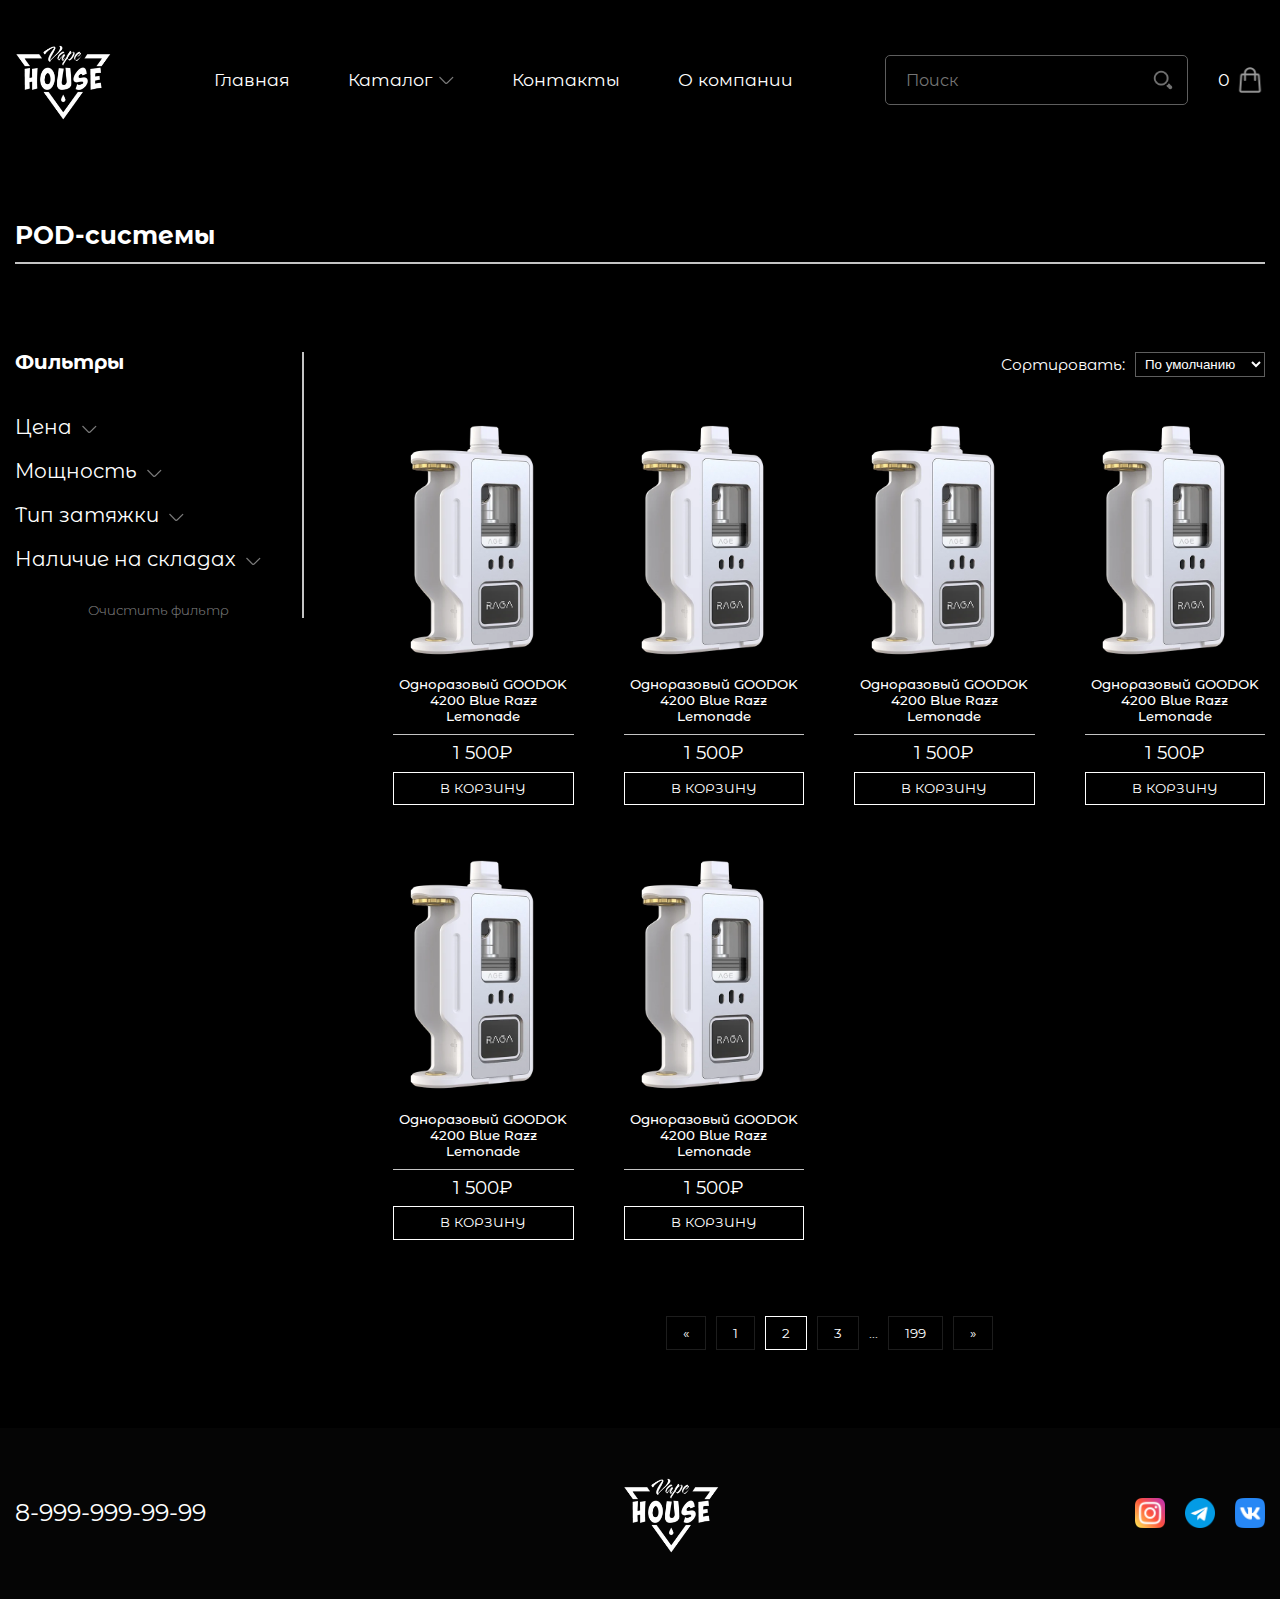
==== commit 47e00f1d: "menu" ====
--- a/catalog.html
+++ b/catalog.html
@@ -12,6 +12,7 @@
       <header class="header">
         <div class="__container">
           <div class="header_row">
+    
             <div class="header_logo">
               <a href="index.html">
                 <img
@@ -22,8 +23,8 @@
               </a>
             </div>
 
-            <nav class="menu">
-                <ul class="menu__list topmenu">
+            <nav class="menu_block">
+                <ul class="menu__list">
                   <li class="line" ><a href="index.html">Главная</a></li>
                   <li><a href="catalog.html" class="arrow_img">Каталог <img src="images/header/icons//str.png" alt="Cursor"></a>
                       <ul class="submenu">
@@ -41,28 +42,31 @@
                   <li class="line"><a href="index.html">Контакты</a></li>
                   <li class="line"><a href="index.html">О компании</a></li>
                 </ul>
-  
-                <div class="hamburger-menu menu__box">
-                  <div class="block_search">
-                      <form class="form_search">
-                        <input type="text" placeholder="Поиск" />
-                        <button type="submit">
-                          <img
-                            class="img"
-                            src="images/header/icons/lypa.png"
-                            alt=""
-                          />
-                        </button>
-                      </form>
-                    </div>
-                  <ul class="menu__box">
-                      <li><a class="menu__item" href="#">Главная</a></li>
-                      <li><a class="menu__item arrow_img" href="catalog.html">Каталог <img src="/images/header/icons//str.png" alt="Cursor"></a></li>
-                      <li><a class="menu__item" href="#">Контакты</a></li>
-                      <li><a class="menu__item" href="#">О компании</a></li>
-                  </ul>
-                </div>
-              </nav>
+
+                    <!-- Скрытое меню -->
+                <div class="menu">
+                        <div>
+                            <ul>
+                                <li><a href='#'>Главная</a></li>
+                                <li><a  class="arrow_img" href='#'>Каталог <img src="images/header/icons//str.png" width="13px" height="10px" alt="Cursor"></a>
+                                    <ul class="menu">
+                                        <li><a href="">Поды</a></li>
+                                        <li><a class="arrow_img" href="">Жижи <img src="images/header/icons//str.png" width="13px" alt="Cursor"></a>
+                                          <ul class="menu">
+                                            <li><a href="">меню третьего уровня</a></li>
+                                            <li><a href="">меню третьего уровня</a></li>
+                                            <li><a href="">меню третьего уровня</a></li>
+                                          </ul>
+                                        </li>
+                                        <li><a href="">Одноразки</a></li>
+                                      </ul>
+                                </li>
+                                <li><a href='#'>Контакты</a></li>
+                                <li><a href='#'>О компании</a></li>
+                            </ul>
+                        </div>
+                </div>
+            </nav>
 
             <div class="block_cart-search">
               <div class="block_search">
@@ -85,13 +89,14 @@
                 </a>
               </div>
 
-              <div>
-                <input id="menu__toggle" type="checkbox" />
-                <label class="menu__btn" for="menu__toggle">
-                  <span></span>
-                </label>
+              <div class="menu_btn ">
+                <input id="burger" type="checkbox" class="toggler" >
+                <div class="hamburger"><div></div></div>
               </div>
             </div>
+          </div>
+          <div>
+            
           </div>
         </div>
       </header>
@@ -108,67 +113,111 @@
                         <h2>Фильтры</h2>
                     </div>
                     <div class="parameters">
-                        <div>
-                            <div class="parameter_block">
-                                <p class="param-text">Цена</p>
+                        <div class="accordion__item">
+                            <div class="parameter_block accordion__header">
+                                <button class="param-text">Цена</button>
                                 <img class="parameter_img" src="images/header/icons//str.png" alt="Cursor">
                             </div>
+                            <div class="accordion__body">
+                                <div class="price-content ">
+                                    <div class="num_blocks">
+                                        <div class="price_block">
+                                              <p id="min-value">200</p>
+                                          </div>
+                                          <span>—</span>
+                                          <div class="price_block">
+                                            <p id="max-value">5000</p>
+                                          </div>
+                                    </div>
+                                    <div class="range-slider">
+                                      <input type="range" class="min-price" value="200" min="100" max="7000" step="10">
+                                      <input type="range" class="max-price" value="5000" min="100" max="7000" step="10">
+                                    </div>
+                                </div>
+                            </div>
+                        </div>
+                        <div class="accordion__item">
+                            <div class="parameter_block accordion__header">
+                                <button class="param-text ">Мощность</button>
+                                <img class="parameter_img" src="images/header/icons//str.png" alt="Cursor">
+                            </div>
+                            <div class="accordion__body">
+                                <ul class="more_params">
+                                    <li class="param">
+                                        <input type="checkbox" class="custom-checkbox" id="sig" name="sig" value="yes">
+                                        <label for="sig">Сигаретная</label>
+                                    </li>
+                                    <li class="param">
+                                        <input type="checkbox" class="custom-checkbox" id="reg" name="reg" value="yes">
+                                        <label for="reg">Регулируемая</label>
+                                    </li>
+                                    <li class="param">
+                                        <input type="checkbox" class="custom-checkbox" id="smesh" name="happy" value="yes">
+                                        <label for="smesh">Смешанная</label>
+                                    </li>
+                                    <li class="param">
+                                        <input type="checkbox" class="custom-checkbox" id="у" name="у" value="yes">
+                                        <label for="у">Кальянная</label>
+                                    </li>
+                                </ul>
+                            </div>
+                        </div>
+                        
+                        <div class="accordion__item">
+                            <div class="parameter_block accordion__header">
+                                <button class="param-text">Тип затяжки</button>
+                                <img class="parameter_img" src="images/header/icons//str.png" alt="Cursor">
+                            </div>
+                            <div class="accordion__body">
+                                <ul class="more_params">
+                                    <li class="param">
+                                        <input type="checkbox" class="custom-checkbox" id="sig" name="sig" value="yes">
+                                        <label for="sig">Сигаретная</label>
+                                    </li>
+                                    <li class="param">
+                                        <input type="checkbox" class="custom-checkbox" id="reg" name="reg" value="yes">
+                                        <label for="reg">Регулируемая</label>
+                                    </li>
+                                    <li class="param">
+                                        <input type="checkbox" class="custom-checkbox" id="smesh" name="happy" value="yes">
+                                        <label for="smesh">Смешанная</label>
+                                    </li>
+                                    <li class="param">
+                                        <input type="checkbox" class="custom-checkbox" id="у" name="у" value="yes">
+                                        <label for="у">Кальянная</label>
+                                    </li>
+                                </ul>
+                            </div>
                             
                         </div>
                         
-                        <div class="parameter_block">
-                            <p class="param-text">Мощность</p>
-                            <img class="parameter_img" src="images/header/icons//str.png" alt="Cursor">
-                        </div>
-                        <div>
-                            <div id="type" class="parameter_block">
-                                <p class="param-text">Тип затяжки</p>
+                        <div class="accordion__item">
+                            <div class="parameter_block accordion__header">
+                                <button class="param-text">Наличие на складах</button>
                                 <img class="parameter_img" src="images/header/icons//str.png" alt="Cursor">
                             </div>
-                            <ul id="more_params" class="none">
-                                <li class="param">
-                                    <input type="checkbox" class="custom-checkbox" id="sig" name="sig" value="yes">
-                                    <label for="sig">Сигаретная</label>
-                                </li>
-                                <li class="param">
-                                    <input type="checkbox" class="custom-checkbox" id="reg" name="reg" value="yes">
-                                    <label for="reg">Регулируемая</label>
-                                </li>
-                                <li class="param">
-                                    <input type="checkbox" class="custom-checkbox" id="smesh" name="happy" value="yes">
-                                    <label for="smesh">Смешанная</label>
-                                </li>
-                                <li class="param">
-                                    <input type="checkbox" class="custom-checkbox" id="у" name="у" value="yes">
-                                    <label for="у">Кальянная</label>
-                                </li>
-                            </ul>
-                        </div>
-                        
-                        <div>
-                            <div class="parameter_block">
-                                <p class="param-text">Наличие на складах</p>
-                                <img class="parameter_img" src="images/header/icons//str.png" alt="Cursor">
-                            </div>
-                            <ul class="more_params">
-                                <li class="param">
-                                    <input type="checkbox" class="custom-checkbox" id="happy" name="happy" value="yes">
-                                    <label for="happy">Абакан, Кирова 77А</label>
-                                </li>
-                                <li class="param">
-                                    <input type="checkbox" class="custom-checkbox" id="happy" name="happy" value="yes">
-                                    <label for="happy">Абакан, Пушкина 120</label>
-                                </li>
-                                <li class="param">
-                                    <input type="checkbox" class="custom-checkbox" id="happy" name="happy" value="yes">
-                                    <label for="happy">Черногорск, Ленина 99Б</label>
-                                </li>
-                            </ul>
+                            <div class="accordion__body">
+                                <ul class="more_params">
+                                    <li class="param">
+                                        <input type="checkbox" class="custom-checkbox" id="happy" name="happy" value="yes">
+                                        <label for="happy">Абакан, Кирова 77А</label>
+                                    </li>
+                                    <li class="param">
+                                        <input type="checkbox" class="custom-checkbox" id="happy" name="happy" value="yes">
+                                        <label for="happy">Абакан, Пушкина 120</label>
+                                    </li>
+                                    <li class="param">
+                                        <input type="checkbox" class="custom-checkbox" id="happy" name="happy" value="yes">
+                                        <label for="happy">Черногорск, Ленина 99Б</label>
+                                    </li>
+                                </ul>
+                            </div>
                         </div>
                     </div>
                     <div class="clean_block">
                         <a class="clean_text" href="">Очистить фильтр</a>
                     </div>
+
                 </div>
 
                 <div class="container_cards">
@@ -325,6 +374,9 @@
     </div>
 
     <script src="scripts/category.js"></script>
+    <script src="scripts/min-max_price.js"></script>
+    <script src="scripts/burger.js"></script>
+    <script src="scripts/side-filter.js"></script>
 
   </body>
 </html>
--- a/styles/style.css
+++ b/styles/style.css
@@ -83,7 +83,7 @@
   position: relative;
   max-width: 350px;
   min-width: 125px;
-  margin-right: 40px;
+  margin-right: 30px;
 }
 
 .form_search{
@@ -112,7 +112,6 @@
     top: 25%;
     right: 10px;
     cursor: pointer;
-    margin-left: 10px;
     padding: 13px ;
   }
 
@@ -142,88 +141,99 @@
 }
 
 /* burger */
-.hamburger-menu {
+
+.menu_btn {
     display: none;
-}
-
-#menu__toggle {
-  opacity: 0;
-}
-#menu__toggle:checked + .menu__btn > span {
-  transform: rotate(45deg);
-}
-#menu__toggle:checked + .menu__btn > span::before {
-  top: 0;
-  transform: rotate(0deg);
-}
-#menu__toggle:checked + .menu__btn > span::after {
-  top: 0;
-  transform: rotate(90deg);
-}
-#menu__toggle:checked ~ .menu__box {
-  left: 0 !important;
-}
-.menu__btn {
-  position: relative;
-  width: 26px;
-  height: 18px;
-  cursor: pointer;
-  z-index: 1;
-  margin-left: 20px;
-}
-.menu__btn > span,
-.menu__btn > span::before,
-.menu__btn > span::after {
-  display: block;
-  position: absolute;
-  width: 100%;
-  height: 2px;
-  background-color: #616161;
-  transition-duration: 0.25s;
-}
-.menu__btn > span::before {
-  content: "";
-  top: -8px;
-}
-.menu__btn > span::after {
-  content: "";
-  top: 8px;
-}
-.menu__box {
-  display: block;
-  position: fixed;
-  top: 0;
-  left: -100%;
-  width: 300px;
-  height: 100%;
-  margin: 0;
-  padding: 80px 0;
-  list-style: none;
-  background-color: #eceff1;
-  box-shadow: 2px 2px 6px rgba(0, 0, 0, 0.4);
-  transition-duration: 0.25s;
-  z-index: 10;
-}
-.menu__item {
-  display: block;
-  padding: 12px 24px;
-  color: #333;
-  font-weight: 600;
-  text-decoration: none;
-  transition-duration: 0.25s;
-}
-.menu__item:hover {
-  background-color: #cfd8dc;
-}
-
-.menu__btn {
-  display: none;
-}
+    position: relative;
+    height: 40px;
+    right: 35px;
+}
+
+.toggler{
+      z-index:2;
+      height: 40px;
+      width: 50px;
+      position: absolute;
+      cursor: pointer;
+      opacity: 0;
+  }
+  
+  .hamburger{
+      position: absolute;
+      height: 40px;
+      width: 50px;
+      padding: 0.6rem;
+      display: flex;
+      align-items: center;
+      justify-content: center;
+  }
+  
+  .hamburger > div{
+      position: relative;
+      top: 0;
+      left: 0;
+      background: white;
+      height: 2px;
+      width: 60%;
+      transition: all  0.4s ease;
+  }
+  
+  .hamburger > div::before,
+  .hamburger > div::after{
+      content: '';
+      position: absolute;
+      top: -10px;
+      background: white;
+      width: 100%;
+      height: 2px;
+      transition: all  0.4s ease;
+  }
+  
+  .hamburger > div::after{
+      top: 10px;
+  }
+
+  
+  .menu{
+    position: fixed;
+      background: white;
+      width: 300px;
+      height: 100vh;
+      transition: all 0.4s ease;
+      left: -100%;
+      top: 0;
+    z-index: 10;
+  }
+  .menu_active{
+      left: 0;
+  }
+  
+  .menu >  div > ul{
+      display: flex;
+      flex-direction: column;
+      position: fixed;
+      top: 70px;
+      padding-left: 10px;
+  }
+
+  .menu > div > ul > li{
+      list-style: none;
+      padding: 0.7rem;
+  }
+  
+  .menu > div > ul > li > a{
+      color: black;
+      font-size: calc(18px + 3 * (100vw / 1500));
+  }
+  
+  
+  .menu_active > div > ul > li > a:hover{
+      color: orange;
+  }
 
 /* Выпадающее меню */
 
 nav a {
-    text-decoration: none;
     display: block;
     transition: .3s linear;
   }
@@ -321,6 +331,8 @@
 .param-text {
     padding-right: 10px ;
     transition: all .3s;
+    color: white;
+    font-size: calc(15px + 6 * (100vw / 1500));
 }
 
 .parameter_block :hover {
@@ -337,6 +349,70 @@
     margin-top: 2%;
 }
 
+/* acardeon */
+.accordion__item:not(.accordion__item_show) .accordion__body {
+    display: none;
+  }
+
+/* price */
+
+.price-content {
+    display: flex;
+    flex-direction: column;
+    align-items: center;
+    justify-content: space-between;
+    font-size: calc(10px + 4 * (100vw / 1500));
+    gap: 20px;
+    margin-top: 10%;
+    margin-bottom: 5%;
+}
+
+  .price_block {
+    padding: 10px 15px;
+    background: #BBB;
+    color: black;
+  }
+
+.num_blocks {
+    display: flex;
+    width: 65%;
+    align-items: center;
+    justify-content: space-between;
+}
+
+  .range-slider {
+    width: 100%;
+    position: relative;
+  }
+  
+  input[type=range] {
+    -webkit-appearance: none;
+    width: 100%;
+    background: transparent; 
+    position: absolute;
+    left: 0;
+  }
+  
+  input[type=range]::-webkit-slider-thumb {
+    -webkit-appearance: none;
+    height: 15px;
+    width: 15px;
+    border-radius: 50%;
+    background: #36b37e;
+    cursor: pointer;
+    margin-top: -5px;
+    position: relative;
+    z-index: 1;
+  }
+  
+  input[type=range]::-webkit-slider-runnable-track {
+    width: 100%;
+    height: 5px;
+    background: #e8e8e8;
+    border-radius: 3px;
+    border: none;
+  }
+
 
 .none {
     display: none;
@@ -345,7 +421,7 @@
 .more_params {
     display: flex;
     flex-direction: column;
-    gap: 20px;
+    gap: 10px;
     font-size: calc(10px + 4 * (100vw / 1500));
     color: white;
     margin-top: 10%;
@@ -371,7 +447,7 @@
     flex-shrink: 0;
     flex-grow: 0;
     border: 1px solid #adb5bd;
-    border-radius: 0.25em;
+    border-radius: 0.25em;  
     margin-right: 0.5em;
     background-repeat: no-repeat;
     background-position: center center;
@@ -590,7 +666,7 @@
     .hamburger-menu {
       display: block;
   }
-    .menu__btn {
+    .menu_btn {
       display: block;
     }
   
@@ -598,9 +674,13 @@
       position: relative;
       max-width: 450px;
       min-width: 125px;
-      margin-right: 30px;
-    }
-    
+    }
+
+    .block_cart {
+        margin-right: 40px;
+    }
+
+
   }
 
 @media (max-width: 1000px) {
@@ -727,13 +807,6 @@
         margin-left: 20px;
       }
 
-      .menu__btn > span::before {
-        top: -7px;
-      }
-      .menu__btn > span::after {
-        top: 7px;
-      }
-
       .img_cart {
         width: 25px;
     }
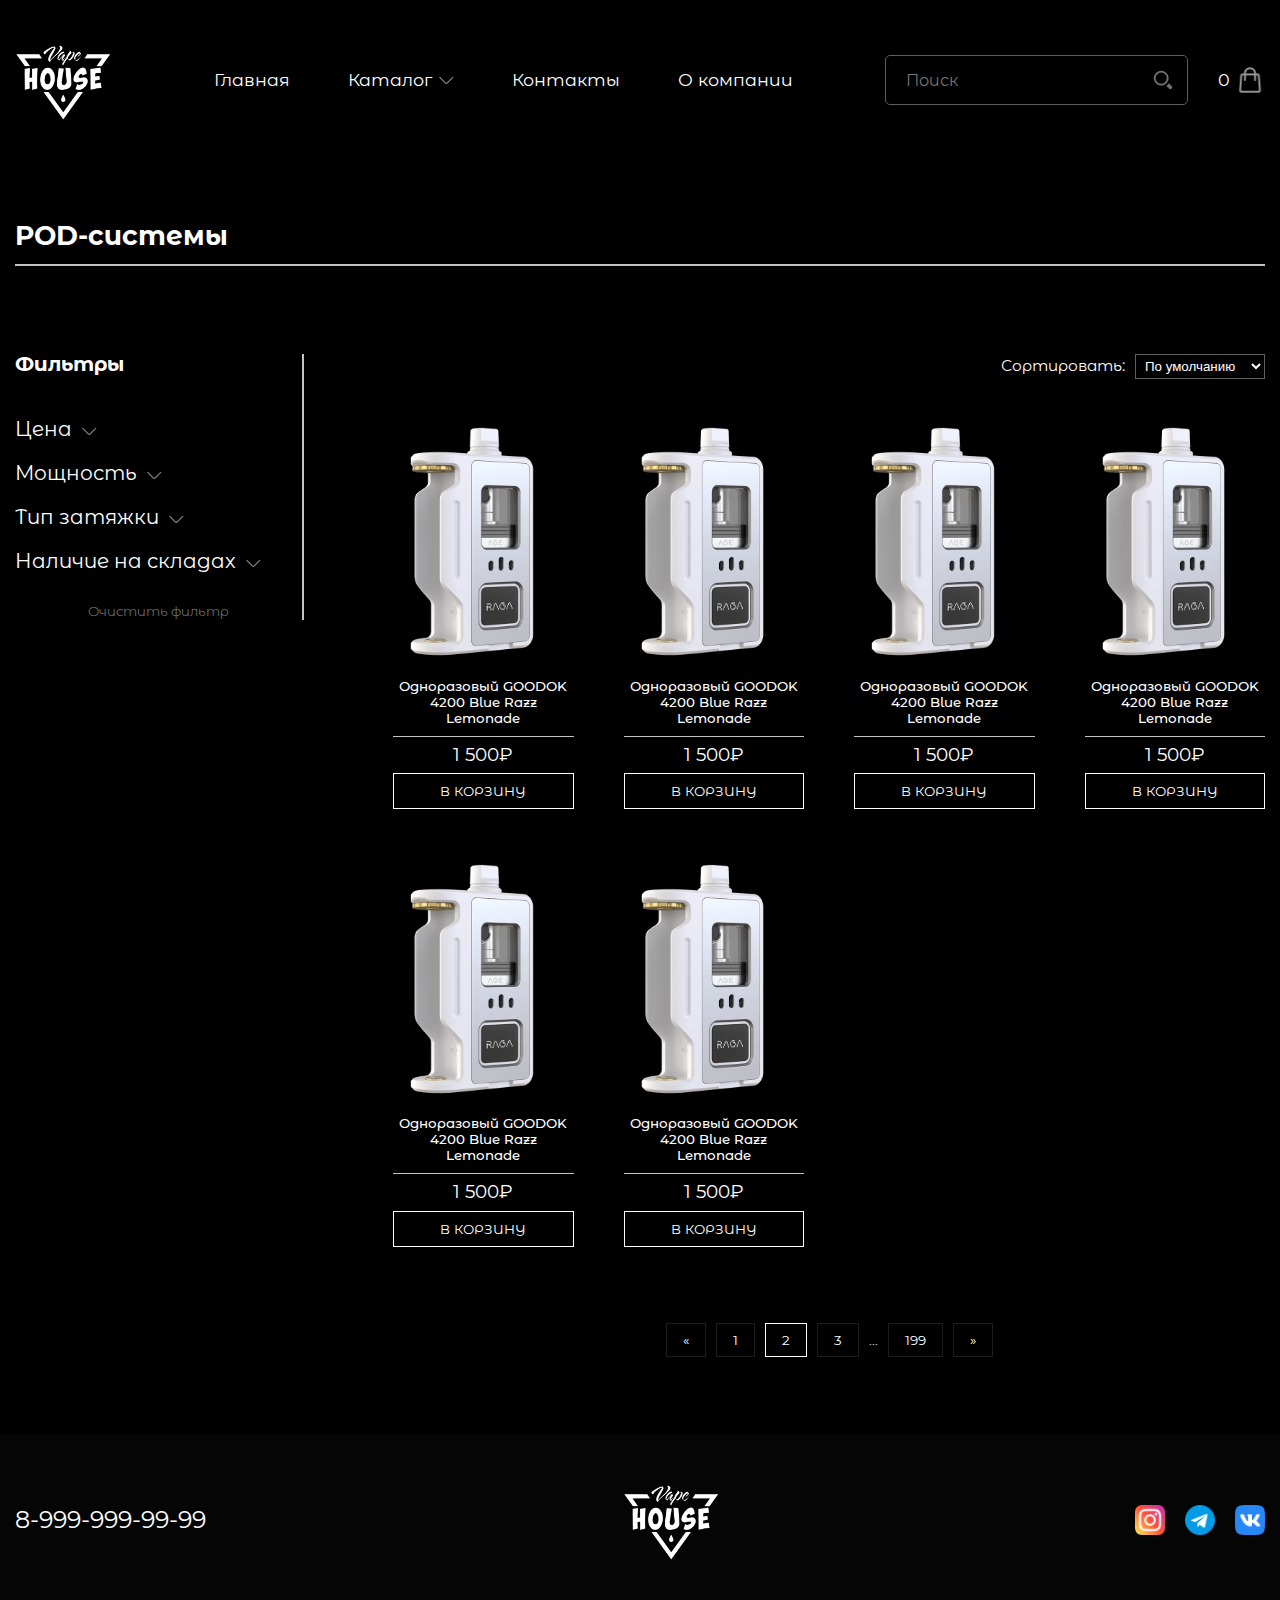
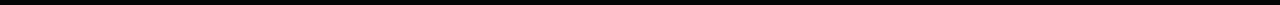
==== commit 158f2408: "product card + base" ====
--- a/catalog.html
+++ b/catalog.html
@@ -5,6 +5,7 @@
     <meta name="viewport" content="width=device-width, initial-scale=1.0" />
     <link rel="stylesheet" href="styles/style.css">
     <link rel="stylesheet" href="styles/null.css">
+    <link rel="stylesheet" href="styles/base.css">
     <title>Vape House</title>
   </head>
   <body>
@@ -59,7 +60,7 @@
                                           </ul>
                                         </li>
                                         <li><a href="">Одноразки</a></li>
-                                      </ul>
+                                    </ul>
                                 </li>
                                 <li><a href='#'>Контакты</a></li>
                                 <li><a href='#'>О компании</a></li>
@@ -238,86 +239,86 @@
                     <div class="cards_block">
                         <div class="card">
                             <div class="img_card">
-                                <a href=""><img class="img" src="images/main/cards/White-Raga-Aio.webp" alt=""></a>
-                            </div>
-                            <div class="text-card">
-                                <a href="">Одноразовый GOODOK 4200 Blue Razz Lemonade</a>
-                            </div>
-                            <p class="prise-card">1 500₽</p>
-                            <a class="buttot_card" href="">
-                                <div class="cart_card">
-                                    <p>В корзину</p>
-                                </div>
-                            </a>
-                        </div>
-                        <div class="card">
-                            <div class="img_card">
-                                <a href=""><img class="img" src="images/main/cards/White-Raga-Aio.webp" alt=""></a>
-                            </div>
-                            <div class="text-card">
-                                <a href="">Одноразовый GOODOK 4200 Blue Razz Lemonade</a>
-                            </div>
-                            <p class="prise-card">1 500₽</p>
-                            <a class="buttot_card" href="">
-                                <div class="cart_card">
-                                    <p>В корзину</p>
-                                </div>
-                            </a>
-                        </div>
-                        <div class="card">
-                            <div class="img_card">
-                                <a href=""><img class="img" src="images/main/cards/White-Raga-Aio.webp" alt=""></a>
-                            </div>
-                            <div class="text-card">
-                                <a href="">Одноразовый GOODOK 4200 Blue Razz Lemonade</a>
-                            </div>
-                            <p class="prise-card">1 500₽</p>
-                            <a class="buttot_card" href="">
-                                <div class="cart_card">
-                                    <p>В корзину</p>
-                                </div>
-                            </a>
-                        </div>
-                        <div class="card">
-                            <div class="img_card">
-                                <a href=""><img class="img" src="images/main/cards/White-Raga-Aio.webp" alt=""></a>
-                            </div>
-                            <div class="text-card">
-                                <a href="">Одноразовый GOODOK 4200 Blue Razz Lemonade</a>
-                            </div>
-                            <p class="prise-card">1 500₽</p>
-                            <a class="buttot_card" href="">
-                                <div class="cart_card">
-                                    <p>В корзину</p>
-                                </div>
-                            </a>
-                        </div>
-                        <div class="card">
-                            <div class="img_card">
-                                <a href=""><img class="img" src="images/main/cards/White-Raga-Aio.webp" alt=""></a>
-                            </div>
-                            <div class="text-card">
-                                <a href="">Одноразовый GOODOK 4200 Blue Razz Lemonade</a>
-                            </div>
-                            <p class="prise-card">1 500₽</p>
-                            <a class="buttot_card" href="">
-                                <div class="cart_card">
-                                    <p>В корзину</p>
-                                </div>
-                            </a>
-                        </div>
-                        <div class="card">
-                            <div class="img_card">
-                                <a href=""><img class="img" src="images/main/cards/White-Raga-Aio.webp" alt=""></a>
-                            </div>
-                            <div class="text-card">
-                                <a href="">Одноразовый GOODOK 4200 Blue Razz Lemonade</a>
-                            </div>
-                            <p class="prise-card">1 500₽</p>
-                            <a class="buttot_card" href="">
-                                <div class="cart_card">
-                                    <p>В корзину</p>
-                                </div>
+                                <a href="product.html"><img class="img" src="images/main/cards/White-Raga-Aio.webp" alt=""></a>
+                            </div>
+                            <div class="text-card">
+                                <a href="product.html">Одноразовый GOODOK 4200 Blue Razz Lemonade</a>
+                            </div>
+                            <p class="prise-card">1 500₽</p>
+                            <a class="buttot_card" href="">
+                                <button class="cart_card">
+                                    <p>В корзину</p>
+                                </button>
+                            </a>
+                        </div>
+                        <div class="card">
+                            <div class="img_card">
+                                <a href=""><img class="img" src="images/main/cards/White-Raga-Aio.webp" alt=""></a>
+                            </div>
+                            <div class="text-card">
+                                <a href="">Одноразовый GOODOK 4200 Blue Razz Lemonade</a>
+                            </div>
+                            <p class="prise-card">1 500₽</p>
+                            <a class="buttot_card" href="">
+                                <button class="cart_card">
+                                    <p>В корзину</p>
+                                </button>
+                            </a>
+                        </div>
+                        <div class="card">
+                            <div class="img_card">
+                                <a href=""><img class="img" src="images/main/cards/White-Raga-Aio.webp" alt=""></a>
+                            </div>
+                            <div class="text-card">
+                                <a href="">Одноразовый GOODOK 4200 Blue Razz Lemonade</a>
+                            </div>
+                            <p class="prise-card">1 500₽</p>
+                            <a class="buttot_card" href="">
+                                <button class="cart_card">
+                                    <p>В корзину</p>
+                                </button>
+                            </a>
+                        </div>
+                        <div class="card">
+                            <div class="img_card">
+                                <a href=""><img class="img" src="images/main/cards/White-Raga-Aio.webp" alt=""></a>
+                            </div>
+                            <div class="text-card">
+                                <a href="">Одноразовый GOODOK 4200 Blue Razz Lemonade</a>
+                            </div>
+                            <p class="prise-card">1 500₽</p>
+                            <a class="buttot_card" href="">
+                                <button class="cart_card">
+                                    <p>В корзину</p>
+                                </button>
+                            </a>
+                        </div>
+                        <div class="card">
+                            <div class="img_card">
+                                <a href=""><img class="img" src="images/main/cards/White-Raga-Aio.webp" alt=""></a>
+                            </div>
+                            <div class="text-card">
+                                <a href="">Одноразовый GOODOK 4200 Blue Razz Lemonade</a>
+                            </div>
+                            <p class="prise-card">1 500₽</p>
+                            <a class="buttot_card" href="">
+                                <button class="cart_card">
+                                    <p>В корзину</p>
+                                </button>
+                            </a>
+                        </div>
+                        <div class="card">
+                            <div class="img_card">
+                                <a href=""><img class="img" src="images/main/cards/White-Raga-Aio.webp" alt=""></a>
+                            </div>
+                            <div class="text-card">
+                                <a href="">Одноразовый GOODOK 4200 Blue Razz Lemonade</a>
+                            </div>
+                            <p class="prise-card">1 500₽</p>
+                            <a class="buttot_card" href="">
+                                <button class="cart_card">
+                                    <p>В корзину</p>
+                                </button>
                             </a>
                         </div>
                     </div>
@@ -376,7 +377,6 @@
     <script src="scripts/category.js"></script>
     <script src="scripts/min-max_price.js"></script>
     <script src="scripts/burger.js"></script>
-    <script src="scripts/side-filter.js"></script>
 
   </body>
 </html>
--- a/styles/style.css
+++ b/styles/style.css
@@ -1,290 +1,4 @@
-@import url("https://fonts.googleapis.com/css2?family=Montserrat+Alternates:wght@400;500;700&family=Montserrat:wght@500&family=MuseoModerno:wght@700&display=swap");
-
-[class*="__container"] {
-  max-width: 1500px;
-  margin: 0 auto;
-  padding: 0 15px;
-}
-
-[class*="__container2"] {
-  max-width: 1060px;
-  margin: 0 auto;
-  padding: 0 15px;
-}
-
-main {
-  flex: 1 1 auto;
-}
-
-.img {
-  position: relative;
-  width: 100%;
-  height: 100%;
-  top: 0;
-  left: 0;
-  object-fit: cover;
-}
-
-/* Header */
-.header {
-  position: relative;
-  width: 100%;
-  left: 0;
-  top: 0;
-  z-index: 50;
-}
-
-.header_row {
-  display: flex;
-  align-items: center;
-  font-size: calc(15px + 3 * (100vw / 1500));
-  padding: 32px 0;
-  justify-content: space-between;
-}
-
-.header_logo {
-  width: 96px;
-  margin-right: 10px;
-}
-
-.menu__list {
-  display: flex;
-  color: white;
-  gap: 58px;
-}
-
-.menu__list a {
-  color: white;
-}
-
-.line {
-  margin-bottom: 0px;
-  border-bottom: #d9d9d900 1px solid;
-  transition: all 0.5s;
-}
-
-.line:hover {
-  margin-bottom: -6px;
-  border-bottom: #d9d9d9 1px solid;
-}
-
-.arrow_img img {
-    margin-top: 2%;
-    margin-left: 2px;
-}
-
-/* поиск */
-.block_cart-search {
-  display: flex;
-  align-items: center;
-}
-
-.block_search {
-  position: relative;
-  max-width: 350px;
-  min-width: 125px;
-  margin-right: 30px;
-}
-
-.form_search{
-    display: flex;  
-    border-radius: 5px;
-    border: 1px solid #5e5e5e;
-    background: rgba(63, 54, 54, 0);
-    padding-left: 20px;
-    height: 50px;
-}
-
-.form_search input {
-    font-size: calc(11px + 6 * (100vw / 1500));
-    color: white;
-}
-
-.form_search input:focus {
-    border-color: #858384;
-}
-
-
-.form_search button {
-    border: none;
-    height: 100%;
-    width: auto;
-    top: 25%;
-    right: 10px;
-    cursor: pointer;
-    padding: 13px ;
-  }
-
-  input[type="search"]::-webkit-search-cancel-button {
-    display: none;
-  }
-
-input,
-button {
-  outline: none;
-  background: transparent;
-}
-
-
-/* Block-cart */
-.block_cart {
-  display: flex;
-  align-items: center;
-}
-
-.img_cart {
-  margin-left: 5px;
-}
-
-.img_cart {
-    width: 30px;
-}
-
-/* burger */
-
-.menu_btn {
-    display: none;
-    position: relative;
-    height: 40px;
-    right: 35px;
-}
-
-.toggler{
-      z-index:2;
-      height: 40px;
-      width: 50px;
-      position: absolute;
-      cursor: pointer;
-      opacity: 0;
-  }
-  
-  .hamburger{
-      position: absolute;
-      height: 40px;
-      width: 50px;
-      padding: 0.6rem;
-      display: flex;
-      align-items: center;
-      justify-content: center;
-  }
-  
-  .hamburger > div{
-      position: relative;
-      top: 0;
-      left: 0;
-      background: white;
-      height: 2px;
-      width: 60%;
-      transition: all  0.4s ease;
-  }
-  
-  .hamburger > div::before,
-  .hamburger > div::after{
-      content: '';
-      position: absolute;
-      top: -10px;
-      background: white;
-      width: 100%;
-      height: 2px;
-      transition: all  0.4s ease;
-  }
-  
-  .hamburger > div::after{
-      top: 10px;
-  }
-
-  
-  .menu{
-    position: fixed;
-      background: white;
-      width: 300px;
-      height: 100vh;
-      transition: all 0.4s ease;
-      left: -100%;
-      top: 0;
-    z-index: 10;
-  }
-  .menu_active{
-      left: 0;
-  }
-  
-  .menu >  div > ul{
-      display: flex;
-      flex-direction: column;
-      position: fixed;
-      top: 70px;
-      padding-left: 10px;
-  }
-
-  .menu > div > ul > li{
-      list-style: none;
-      padding: 0.7rem;
-  }
-  
-  .menu > div > ul > li > a{
-      color: black;
-      font-size: calc(18px + 3 * (100vw / 1500));
-  }
-  
-  
-  .menu_active > div > ul > li > a:hover{
-      color: orange;
-  }
-
-/* Выпадающее меню */
-
-nav a {
-    display: block;
-    transition: .3s linear;
-  }
-  .topmenu > li:first-child {border-left: 0;}
-  
-  
-  .submenu a:hover {color: #ddbe86;}
-  .submenu {
-    margin-top: 7px;
-    position: absolute;
-    z-index: 5;
-    min-width: 200px;
-    background: black;
-    border: 1px solid #CBCBCC;
-    visibility: hidden;
-    opacity: 0; 
-    transform-origin: 0% 0%;
-    transform: rotateX(-90deg);
-    transition: .3s linear;  
-  }
-  .submenu li {
-    position: relative;
-    border-bottom: none;
-    margin-bottom: 0;
-  }
-  
-  .submenu li:hover {
-    margin-bottom: 0;
-    border-bottom: none;
-  }
-  
-  .submenu li a {
-    color: white;
-    padding: 10px 20px;
-    font-size: 13px;
-    border-bottom: 1px solid #CBCBCC;
-  }
-  .submenu .submenu {
-    position: absolute;
-    left: 100%;
-    top: -1px;
-    transition: .3s linear;
-  }
-  nav li:hover > .submenu {
-    transform: rotateX(0deg);
-    visibility: visible;
-    opacity: 1;
-  }
-
-  /* Block-main */
-
+/* Block-main */
   /* side block */
   .block_title {
     margin-top: 5%;
@@ -294,7 +8,7 @@
   }
   .title {
     font-weight: bold;
-    font-size: calc(18px + 8 * (100vw / 1500));
+    font-size: calc(18px + 10 * (100vw / 1500));
     margin-bottom: 15px;
   }
 
@@ -577,11 +291,13 @@
 }
 
 .cart_card {
-    text-align: center;
     padding: 9px;
     margin-top: 5%;
+    color: white;
     border: white 1px solid;
     text-transform: uppercase;
+    font-size: calc(10px + 4 * (100vw / 1500));
+    width: 100%;
 }
 
 
@@ -617,65 +333,10 @@
 
 div.center {text-align: center;}
 
-/* Footer */
-
-footer {
-    position: relative;
-    width: 100%;
-    background: #050505;
-}
-
-.footer_block {
-    width: 100%;
-    display: flex;
-    align-items: center;
-    justify-content: space-between;
-    padding: 3% 0;
-}
-
-.number_footer {
-    font-size: calc(10px + 16 * (100vw / 1500));
-}
-
-.img_footer {
-    width: 96px;
-}
-
-.contacts {
-    display: flex;
-    gap: 20px;
-}
-
-.img_footer_contactn {
-    width: 30px;
-}
 
 /* -------------------- */
-
-@media (max-width: 1200px) {
-    .menu__list {
-      gap: 30px;
-    }
-  }
   
   @media (max-width: 1070px) {
-    .menu__list {
-      display: none;
-    }
-  
-    .hamburger-menu {
-      display: block;
-  }
-    .menu_btn {
-      display: block;
-    }
-  
-    .block_search form {
-      position: relative;
-      max-width: 450px;
-      min-width: 125px;
-    }
-
     .block_cart {
         margin-right: 40px;
     }
@@ -785,40 +446,6 @@
 }
 
 @media (max-width: 600px) {
-    .block_cart-search {
-        margin-left: 0;
-      }
-
-      .header_logo {
-        width: 72px;
-        margin-right: 30px;
-      }
-
-      input {
-        padding-left: 15px;
-        padding: 5px 9px;
-      }
-
-      .menu__btn {
-        width: 24px;
-        height: 18px;
-        cursor: pointer;
-        z-index: 1;
-        margin-left: 20px;
-      }
-
-      .img_cart {
-        width: 25px;
-    }
-
-    .img_cart {
-        margin-left: 0;
-      }
-
-      .block_search  {
-        display: none;
-      }  
-
     .cards_block {
         grid-template-columns: repeat(2, 1fr);
     }
@@ -827,16 +454,4 @@
         margin-top: 17%;
         margin-bottom: 17%;
     }
-
-    .img_footer {
-        display: none;
-    }
-
-    .footer_block {
-        padding: 8% 0;
-    }
-
-    .img_footer_contactn {
-        width: 20px;
-    }
 }--- a/styles/base.css
+++ b/styles/base.css
@@ -0,0 +1,399 @@
+@import url("https://fonts.googleapis.com/css2?family=Montserrat+Alternates:wght@400;500;700&family=Montserrat:wght@500&family=MuseoModerno:wght@700&display=swap");
+
+[class*="__container"] {
+  max-width: 1500px;
+  margin: 0 auto;
+  padding: 0 15px;
+}
+
+[class*="__container2"] {
+  max-width: 1060px;
+  margin: 0 auto;
+  padding: 0 15px;
+}
+
+main {
+  flex: 1 1 auto;
+}
+
+.img {
+  position: relative;
+  width: 100%;
+  height: 100%;
+  top: 0;
+  left: 0;
+  object-fit: cover;
+}
+
+
+/* Header */
+.header {
+    position: relative;
+    width: 100%;
+    left: 0;
+    top: 0;
+    z-index: 50;
+  }
+  
+  .header_row {
+    display: flex;
+    align-items: center;
+    font-size: calc(15px + 3 * (100vw / 1500));
+    padding: 32px 0;
+    justify-content: space-between;
+  }
+  
+  .header_logo {
+    width: 96px;
+    margin-right: 10px;
+  }
+  
+  .menu__list {
+    display: flex;
+    color: white;
+    gap: 58px;
+  }
+  
+  .menu__list a {
+    color: white;
+  }
+  
+  .line {
+    margin-bottom: 0px;
+    border-bottom: #d9d9d900 1px solid;
+    transition: all 0.5s;
+  }
+  
+  .line:hover {
+    margin-bottom: -6px;
+    border-bottom: #d9d9d9 1px solid;
+  }
+  
+  .arrow_img img {
+      margin-top: 2%;
+      margin-left: 2px;
+  }
+  
+  /* поиск */
+  .block_cart-search {
+    display: flex;
+    align-items: center;
+  }
+  
+  .block_search {
+    position: relative;
+    max-width: 350px;
+    min-width: 125px;
+    margin-right: 30px;
+  }
+  
+  .form_search{
+      display: flex;  
+      border-radius: 5px;
+      border: 1px solid #5e5e5e;
+      background: rgba(63, 54, 54, 0);
+      padding-left: 20px;
+      height: 50px;
+  }
+  
+  .form_search input {
+      font-size: calc(11px + 6 * (100vw / 1500));
+      color: white;
+  }
+  
+  .form_search input:focus {
+      border-color: #858384;
+  }
+  
+  
+  .form_search button {
+      border: none;
+      height: 100%;
+      width: auto;
+      top: 25%;
+      right: 10px;
+      cursor: pointer;
+      padding: 13px ;
+    }
+  
+    input[type="search"]::-webkit-search-cancel-button {
+      display: none;
+    }
+  
+  input,
+  button {
+    outline: none;
+    background: transparent;
+  }
+  
+
+
+/* Block-cart */
+.block_cart {
+    display: flex;
+    align-items: center;
+  }
+  
+  .img_cart {
+    margin-left: 5px;
+  }
+  
+  .img_cart {
+      width: 30px;
+  }
+  
+  /* burger */
+  
+  .menu_btn {
+      display: none;
+      position: relative;
+      height: 40px;
+      right: 35px;
+  }
+  
+  .toggler{
+        z-index:2;
+        height: 40px;
+        width: 50px;
+        position: absolute;
+        cursor: pointer;
+        opacity: 0;
+    }
+    
+    .hamburger{
+        position: absolute;
+        height: 40px;
+        width: 50px;
+        padding: 0.6rem;
+        display: flex;
+        align-items: center;
+        justify-content: center;
+    }
+    
+    .hamburger > div{
+        position: relative;
+        top: 0;
+        left: 0;
+        background: white;
+        height: 2px;
+        width: 60%;
+        transition: all  0.4s ease;
+    }
+    
+    .hamburger > div::before,
+    .hamburger > div::after{
+        content: '';
+        position: absolute;
+        top: -10px;
+        background: white;
+        width: 100%;
+        height: 2px;
+        transition: all  0.4s ease;
+    }
+    
+    .hamburger > div::after{
+        top: 10px;
+    }
+  
+    
+    .menu{
+      position: fixed;
+        background: white;
+        width: 300px;
+        height: 100vh;
+        transition: all 0.4s ease;
+        left: -100%;
+        top: 0;
+      z-index: 10;
+    }
+    .menu_active{
+        left: 0;
+    }
+    
+    .menu >  div > ul{
+        display: flex;
+        flex-direction: column;
+        position: fixed;
+        top: 70px;
+        padding-left: 10px;
+    }
+  
+    .menu > div > ul > li{
+        list-style: none;
+        padding: 0.7rem;
+    }
+    
+    .menu > div > ul > li > a{
+        color: black;
+        font-size: calc(18px + 3 * (100vw / 1500));
+    }
+    
+    
+    .menu_active > div > ul > li > a:hover{
+        color: orange;
+    }
+  
+  /* Выпадающее меню */
+  
+  nav a {
+      display: block;
+      transition: .3s linear;
+    }
+    .topmenu > li:first-child {border-left: 0;}
+    
+    
+    .submenu a:hover {color: #ddbe86;}
+    .submenu {
+      margin-top: 7px;
+      position: absolute;
+      z-index: 5;
+      min-width: 200px;
+      background: black;
+      border: 1px solid #CBCBCC;
+      visibility: hidden;
+      opacity: 0; 
+      transform-origin: 0% 0%;
+      transform: rotateX(-90deg);
+      transition: .3s linear;  
+    }
+    .submenu li {
+      position: relative;
+      border-bottom: none;
+      margin-bottom: 0;
+    }
+    
+    .submenu li:hover {
+      margin-bottom: 0;
+      border-bottom: none;
+    }
+    
+    .submenu li a {
+      color: white;
+      padding: 10px 20px;
+      font-size: 13px;
+      border-bottom: 1px solid #CBCBCC;
+    }
+    .submenu .submenu {
+      position: absolute;
+      left: 100%;
+      top: -1px;
+      transition: .3s linear;
+    }
+    nav li:hover > .submenu {
+      transform: rotateX(0deg);
+      visibility: visible;
+      opacity: 1;
+    }
+
+  
+/* Footer */
+
+footer {
+    position: relative;
+    width: 100%;
+    background: #050505;
+}
+
+.footer_block {
+    width: 100%;
+    display: flex;
+    align-items: center;
+    justify-content: space-between;
+    padding: 3% 0;
+}
+
+.number_footer {
+    font-size: calc(10px + 16 * (100vw / 1500));
+}
+
+.img_footer {
+    width: 96px;
+}
+
+.contacts {
+    display: flex;
+    gap: 20px;
+}
+
+.img_footer_contactn {
+    width: 30px;
+}
+  
+
+/* ------------ */
+@media (max-width: 1200px) {
+    .menu__list {
+      gap: 30px;
+    }
+  }
+  
+  @media (max-width: 1070px) {
+    .menu__list {
+      display: none;
+    }
+  
+    .hamburger-menu {
+      display: block;
+  }
+    .menu_btn {
+      display: block;
+    }
+  
+    .block_search form {
+      position: relative;
+      max-width: 450px;
+      min-width: 125px;
+    }
+
+    .block_cart {
+        margin-right: 40px;
+    }
+  }
+
+@media (max-width: 600px) {
+    .block_cart-search {
+        margin-left: 0;
+      }
+
+      .header_logo {
+        width: 72px;
+        margin-right: 30px;
+      }
+
+      input {
+        padding-left: 15px;
+        padding: 5px 9px;
+      }
+
+      .menu__btn {
+        width: 24px;
+        height: 18px;
+        cursor: pointer;
+        z-index: 1;
+        margin-left: 20px;
+      }
+
+      .img_cart {
+        width: 25px;
+    }
+
+    .img_cart {
+        margin-left: 0;
+      }
+
+      .block_search  {
+        display: none;
+      }  
+
+    .img_footer {
+        display: none;
+    }
+
+    .footer_block {
+        padding: 8% 0;
+    }
+
+    .img_footer_contactn {
+        width: 20px;
+    }
+}